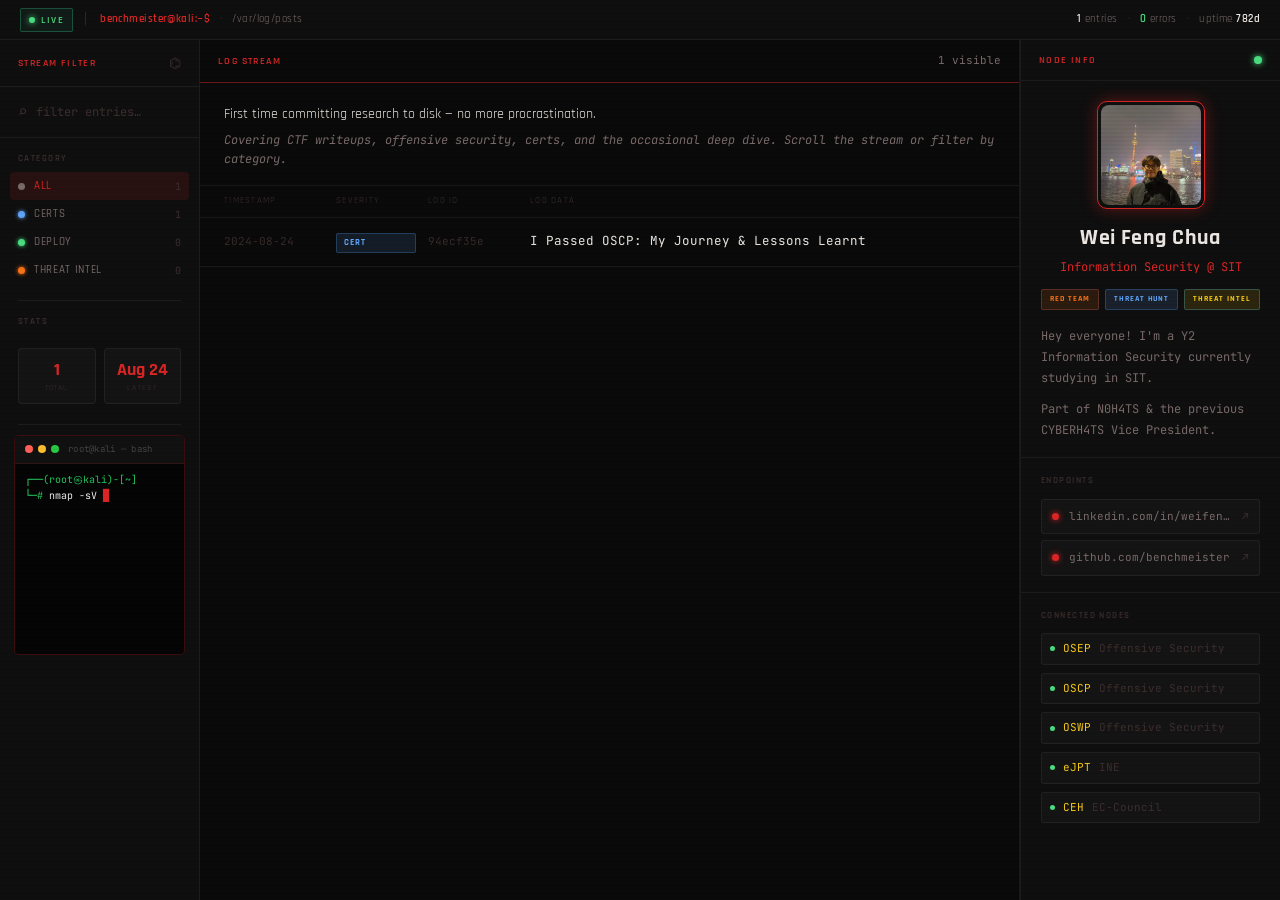
==== index.html @ 3be6a938 "Initial Commit" ====
<!DOCTYPE html>
<html lang="en">
<head>
    <meta charset="UTF-8">
    <meta name="viewport" content="width=device-width, initial-scale=1.0">
    <title>benchmeister · /var/log/posts</title>
    <link rel="preconnect" href="https://fonts.googleapis.com">
    <link rel="preconnect" href="https://fonts.gstatic.com" crossorigin>
    <link href="https://fonts.googleapis.com/css2?family=Rajdhani:wght@400;500;600;700&family=JetBrains+Mono:ital,wght@0,300;0,400;0,500;1,300&display=swap" rel="stylesheet">
    <link rel="stylesheet" href="styles.css">
</head>
<body>

    <!-- Top Bar -->
    <header class="topbar">
        <div class="topbar-left">
            <span class="topbar-live">
                <span class="topbar-dot"></span>
                LIVE
            </span>
            <span class="topbar-sep">│</span>
            <span class="topbar-host">benchmeister@kali:~$</span>
            <span class="topbar-sep">·</span>
            <span class="topbar-path">/var/log/posts</span>
        </div>
        <div class="topbar-right">
            <span class="topbar-item"><span class="topbar-num">1</span> entries</span>
            <span class="topbar-sep">·</span>
            <span class="topbar-item"><span class="topbar-num ok">0</span> errors</span>
            <span class="topbar-sep">·</span>
            <span class="topbar-item">uptime <span class="topbar-num" id="uptime-val">—</span></span>
        </div>
    </header>

    <!-- Three-panel workspace -->
    <div class="workspace">

        <!-- LEFT: Lens Panel -->
        <aside class="panel panel-lens">
            <div class="panel-header">
                <span class="panel-title">STREAM FILTER</span>
                <span class="panel-icon">⌬</span>
            </div>

            <div class="lens-search">
                <span class="lens-search-icon">⌕</span>
                <input type="text" id="stream-search" class="lens-input" placeholder="filter entries…">
            </div>

            <div class="lens-label">CATEGORY</div>
            <div class="lens-list" id="lens-list">
                <button class="lens-btn active" data-filter="all">
                    <span class="lens-dot dot-all"></span>
                    <span class="lens-name">ALL</span>
                    <span class="lens-count" id="count-all">1</span>
                </button>
                <button class="lens-btn" data-filter="certs">
                    <span class="lens-dot dot-certs"></span>
                    <span class="lens-name">CERTS</span>
                    <span class="lens-count" id="count-certs">1</span>
                </button>
                <button class="lens-btn" data-filter="deploy">
                    <span class="lens-dot dot-deploy"></span>
                    <span class="lens-name">DEPLOY</span>
                    <span class="lens-count" id="count-deploy">0</span>
                </button>
                <button class="lens-btn" data-filter="ti">
                    <span class="lens-dot dot-ti"></span>
                    <span class="lens-name">THREAT INTEL</span>
                    <span class="lens-count" id="count-ti">0</span>
                </button>
            </div>

            <div class="lens-divider"></div>

            <div class="lens-label">STATS</div>
            <div class="lens-stats">
                <div class="lens-stat">
                    <div class="lens-stat-val">1</div>
                    <div class="lens-stat-label">TOTAL</div>
                </div>
                <div class="lens-stat">
                    <div class="lens-stat-val" id="stat-latest">—</div>
                    <div class="lens-stat-label">LATEST</div>
                </div>
            </div>
            <div class="lens-divider"></div>

            <!-- Fake terminal -->
            <div class="term-widget">
                <div class="term-titlebar">
                    <span class="term-trafficlight tl-red"></span>
                    <span class="term-trafficlight tl-yellow"></span>
                    <span class="term-trafficlight tl-green"></span>
                    <span class="term-titlebar-label">root@kali — bash</span>
                </div>
                <div class="term-body" id="term-body"></div>
            </div>

        </aside>

        <!-- CENTER: Feed Panel -->
        <main class="panel panel-feed" id="panel-feed">
            <div class="panel-header">
                <span class="panel-title">LOG STREAM</span>
                <div class="feed-hdr-right">
                    <span class="feed-counter"><span id="visible-count">1</span> visible</span>
                </div>
            </div>

            <!-- Index view -->
            <div id="index-view">
                <div class="feed-intro">
                    <p class="feed-lead">First time committing research to disk — no more procrastination.</p>
                    <p class="feed-sub">Covering CTF writeups, offensive security, certs, and the occasional deep dive. Scroll the stream or filter by category.</p>
                </div>

                <div class="feed-cols">
                    <span class="col-ts">TIMESTAMP</span>
                    <span class="col-sev">SEVERITY</span>
                    <span class="col-hash">LOG ID</span>
                    <span class="col-msg">LOG DATA</span>
                </div>

                <div class="feed-list" id="feed-list">

                    <div class="feed-entry" data-post="post-1" data-category="certs">
                        <div class="feed-row">
                            <span class="feed-ts">2024-08-24</span>
                            <span class="feed-sev sev-certs">CERT</span>
                            <span class="feed-id">94ecf35e</span>
                            <span class="feed-msg">I Passed OSCP: My Journey &amp; Lessons Learnt</span>
                        </div>
                        <div class="feed-expand">
                            <div class="feed-expand-body">
                                <p class="feed-summary">Passed OSCP with 70 points — AD set + 1 standalone. Covering methodology, tools like Ligolo &amp; ConPtyShell, and key principles.</p>
                                <a href="posts/post-1.html" class="feed-read">→ READ ENTRY</a>
                            </div>
                        </div>
                    </div>

                </div>
            </div>

            <!-- Post view (hidden by default) -->
            <div id="post-view" style="display:none;">
                <button class="back-btn" id="back-to-index">← back to stream</button>
                <div id="post-content-container"></div>
            </div>
        </main>

        <!-- RIGHT: Profile Panel -->
        <aside class="panel panel-profile">
            <div class="panel-header">
                <span class="panel-title">NODE INFO</span>
                <span class="profile-pulse"></span>
            </div>

            <div class="profile-avatar-wrap">
                <div class="profile-frame">
                    <img src="images/profilepic.jpeg" class="profile-photo">
                    <div class="profile-ring"></div>
                </div>
            </div>

            <div class="profile-id">
                <h2 class="profile-name">Wei Feng Chua</h2>
                <div class="profile-role">Information Security @ SIT</div>
                <div class="profile-tags">
                    <span class="profile-tag tag-red">RED TEAM</span>
                    <span class="profile-tag tag-blue">THREAT HUNT</span>
                    <span class="profile-tag tag-cyan">THREAT INTEL</span>
                </div>
            </div>

            <div class="profile-bio">
                <p>Hey everyone! I'm a Y2 Information Security currently studying in SIT.</p>
                <p>Part of N0H4TS &amp; the previous CYBERH4TS Vice President.</p>
            </div>

            <div class="profile-block">
                <div class="profile-block-label">ENDPOINTS</div>
                <div class="endpoint-list">
                    <a href="https://www.linkedin.com/in/weifengchua/" target="_blank" class="endpoint-item">
                        <span class="endpoint-dot"></span>
                        <span class="endpoint-text">linkedin.com/in/weifengchua</span>
                        <span class="endpoint-arrow">↗</span>
                    </a>
                    <a href="https://github.com/benchmeister" target="_blank" class="endpoint-item">
                        <span class="endpoint-dot"></span>
                        <span class="endpoint-text">github.com/benchmeister</span>
                        <span class="endpoint-arrow">↗</span>
                    </a>
                </div>
            </div>

            <div class="profile-block">
                <div class="profile-block-label">CONNECTED NODES</div>
                <div class="peer-list">
                    <div class="peer-item">
                        <span class="peer-dot"></span>
                        <span class="peer-id">OSEP</span>
                        <span class="peer-desc">Offensive Security</span>
                    </div>
                    <div class="peer-item">
                        <span class="peer-dot"></span>
                        <span class="peer-id">OSCP</span>
                        <span class="peer-desc">Offensive Security</span>
                    </div>
                    <div class="peer-item">
                        <span class="peer-dot"></span>
                        <span class="peer-id">OSWP</span>
                        <span class="peer-desc">Offensive Security</span>
                    </div>
                    <div class="peer-item">
                        <span class="peer-dot"></span>
                        <span class="peer-id">eJPT</span>
                        <span class="peer-desc">INE</span>
                    </div>
                    <div class="peer-item">
                        <span class="peer-dot"></span>
                        <span class="peer-id">CEH</span>
                        <span class="peer-desc">EC-Council</span>
                    </div>
                </div>
            </div>
        </aside>

    </div><!-- /workspace -->

    <script src="posts.js"></script>
    <script src="script.js"></script>
</body>
</html>
---- styles.css ----
/* ─── Design System — Bloodhound theme ──────────────────────── */
:root {
    --bg-deep:       #0a0a0a;
    --bg-panel:      #0f0f0f;
    --bg-panel-alt:  #141414;
    --bg-row:        #141414;
    --bg-row-hover:  #1c1c1c;
    --border:        rgba(255,255,255,0.06);
    --border-hi:     rgba(220,38,38,0.45);
    --text-primary:  #ede8e3;
    --text-muted:    #7a6a6a;
    --text-dim:      #3d2e2e;

    /* Primary — crimson */
    --amber:         #dc2626;
    --amber-soft:    rgba(220,38,38,0.12);
    --amber-glow:    rgba(220,38,38,0.4);

    /* Cert badge — cool blue */
    --blue:          #60a5fa;
    --blue-soft:     rgba(96,165,250,0.12);

    /* Code highlight */
    --purple:        #c084fc;
    --purple-soft:   rgba(192,132,252,0.12);

    /* Success / deploy green */
    --emerald:       #4ade80;
    --emerald-soft:  rgba(74,222,128,0.12);

    /* Threat intel — orange (distinct from crimson primary) */
    --red:           #f97316;
    --red-soft:      rgba(249,115,22,0.12);

    /* Accent yellow */
    --cyan:          #facc15;
    --cyan-soft:     rgba(250,204,21,0.12);

    --font-ui:   'Rajdhani', sans-serif;
    --font-mono: 'JetBrains Mono', monospace;
}

/* ─── Reset ─────────────────────────────────────────────────── */
*, *::before, *::after { box-sizing: border-box; margin: 0; padding: 0; }

html { height: 100%; }

body {
    font-family: var(--font-mono);
    background: var(--bg-deep);
    color: var(--text-primary);
    height: 100vh;
    display: flex;
    flex-direction: column;
    overflow: hidden;
    font-size: 13px;
    line-height: 1.6;
}

body::after {
    content: '';
    position: fixed;
    inset: 0;
    background: repeating-linear-gradient(
        0deg,
        transparent,
        transparent 2px,
        rgba(0,0,0,0.03) 2px,
        rgba(0,0,0,0.03) 4px
    );
    pointer-events: none;
    z-index: 9999;
}

/* ─── Top Bar ────────────────────────────────────────────────── */
.topbar {
    display: flex;
    align-items: center;
    justify-content: space-between;
    height: 40px;
    padding: 0 20px;
    background: var(--bg-panel);
    border-bottom: 1px solid var(--border);
    flex-shrink: 0;
    font-family: var(--font-ui);
    font-size: 11px;
    letter-spacing: 0.04em;
    animation: slideDown 0.4s ease-out;
}

@keyframes slideDown {
    from { transform: translateY(-100%); opacity: 0; }
    to   { transform: translateY(0);     opacity: 1; }
}

.topbar-left,
.topbar-right {
    display: flex;
    align-items: center;
    gap: 10px;
}

.topbar-live {
    display: flex;
    align-items: center;
    gap: 6px;
    color: var(--emerald);
    font-weight: 600;
    font-size: 10px;
    letter-spacing: 0.12em;
    padding: 3px 8px;
    border: 1px solid rgba(52,211,153,0.3);
    border-radius: 2px;
    background: rgba(52,211,153,0.06);
}

.topbar-dot {
    width: 6px;
    height: 6px;
    border-radius: 50%;
    background: var(--emerald);
    box-shadow: 0 0 6px var(--emerald);
    animation: pulse-green 2s ease-in-out infinite;
}

@keyframes pulse-green {
    0%, 100% { opacity: 1; box-shadow: 0 0 6px var(--emerald); }
    50%       { opacity: 0.4; box-shadow: none; }
}

@keyframes pulse-amber {
    0%, 100% { opacity: 1; box-shadow: 0 0 7px var(--amber); }
    50%       { opacity: 0.45; box-shadow: none; }
}

.topbar-sep  { color: var(--text-dim); }
.topbar-host { color: var(--amber); font-weight: 600; }
.topbar-path { color: var(--text-muted); }
.topbar-item { color: var(--text-muted); font-size: 11px; }
.topbar-num  { color: var(--text-primary); font-weight: 600; }
.topbar-num.ok { color: var(--emerald); }

/* ─── Workspace ──────────────────────────────────────────────── */
.workspace {
    display: grid;
    grid-template-columns: 220px 1fr 280px;
    flex: 1;
    overflow: hidden;
    animation: fadeIn 0.5s ease-out 0.1s both;
}

@keyframes fadeIn {
    from { opacity: 0; }
    to   { opacity: 1; }
}

/* ─── Panel Base ─────────────────────────────────────────────── */
.panel {
    display: flex;
    flex-direction: column;
    background: var(--bg-panel);
    overflow: hidden;
    border-right: 1px solid var(--border);
}

.panel:last-child { border-right: none; border-left: 1px solid var(--border); }

.panel-header {
    display: flex;
    align-items: center;
    justify-content: space-between;
    padding: 12px 18px;
    border-bottom: 1px solid var(--border);
    flex-shrink: 0;
}

.panel-title {
    font-family: var(--font-ui);
    font-size: 10px;
    font-weight: 600;
    letter-spacing: 0.14em;
    color: var(--amber);
}

.panel-icon { color: var(--text-dim); font-size: 14px; }

/* ─── Lens Panel (left filter) ───────────────────────────────── */
.panel-lens { overflow-y: auto; }

.lens-search {
    display: flex;
    align-items: center;
    gap: 8px;
    padding: 12px 18px;
    border-bottom: 1px solid var(--border);
}

.lens-search-icon { color: var(--text-dim); font-size: 16px; flex-shrink: 0; }

.lens-input {
    background: transparent;
    border: none;
    outline: none;
    color: var(--text-primary);
    font-family: var(--font-mono);
    font-size: 12px;
    width: 100%;
    caret-color: var(--amber);
}

.lens-input::placeholder { color: var(--text-dim); }

.lens-label {
    font-family: var(--font-ui);
    font-size: 9px;
    font-weight: 600;
    letter-spacing: 0.16em;
    color: var(--text-dim);
    padding: 14px 18px 6px;
}

.lens-list {
    display: flex;
    flex-direction: column;
    padding: 0 10px 8px;
}

.lens-btn {
    display: flex;
    align-items: center;
    gap: 9px;
    padding: 7px 8px;
    background: transparent;
    border: none;
    border-radius: 4px;
    cursor: pointer;
    transition: background 0.15s;
    width: 100%;
    text-align: left;
}

.lens-btn:hover  { background: var(--bg-row); }
.lens-btn.active { background: var(--amber-soft); }
.lens-btn.active .lens-name { color: var(--amber); }

.lens-dot {
    width: 7px;
    height: 7px;
    border-radius: 50%;
    flex-shrink: 0;
}

.dot-all    { background: var(--text-muted); }
.dot-certs  { background: var(--blue);    box-shadow: 0 0 4px var(--blue); }
.dot-deploy { background: var(--emerald); box-shadow: 0 0 4px var(--emerald); }
.dot-ti     { background: var(--red);     box-shadow: 0 0 4px var(--red); }

.lens-name {
    font-family: var(--font-ui);
    font-size: 11px;
    font-weight: 500;
    color: var(--text-muted);
    letter-spacing: 0.06em;
    flex: 1;
}

.lens-count {
    font-family: var(--font-mono);
    font-size: 10px;
    color: var(--text-dim);
}

.lens-divider {
    height: 1px;
    background: var(--border);
    margin: 8px 18px 0;
}

.lens-stats {
    display: grid;
    grid-template-columns: 1fr 1fr;
    gap: 8px;
    padding: 12px 18px;
}

.lens-stat {
    background: var(--bg-row);
    border: 1px solid var(--border);
    border-radius: 4px;
    padding: 10px 10px 8px;
    text-align: center;
}

.lens-stat-val {
    font-family: var(--font-ui);
    font-size: 18px;
    font-weight: 700;
    color: var(--amber);
    line-height: 1.2;
}

.lens-stat-label {
    font-family: var(--font-ui);
    font-size: 8px;
    letter-spacing: 0.14em;
    color: var(--text-dim);
    margin-top: 2px;
}

/* ─── Feed Panel (center stream) ────────────────────────────── */
.panel-feed {
    background: var(--bg-deep);
    overflow-y: auto;
    border-right: 1px solid var(--border);
}

.panel-feed .panel-header {
    position: sticky;
    top: 0;
    background: var(--bg-deep);
    z-index: 10;
    border-bottom: 1px solid var(--border-hi);
}

.feed-hdr-right { display: flex; align-items: center; gap: 12px; }

.feed-counter {
    font-family: var(--font-mono);
    font-size: 11px;
    color: var(--text-muted);
}

.feed-intro {
    padding: 20px 24px 16px;
    border-bottom: 1px solid var(--border);
}

.feed-lead {
    font-family: var(--font-ui);
    font-size: 14px;
    color: var(--text-primary);
    font-weight: 400;
    margin-bottom: 6px;
}

.feed-sub {
    font-size: 12px;
    color: var(--text-muted);
    font-style: italic;
}

.feed-cols {
    display: grid;
    grid-template-columns: 100px 80px 90px 1fr;
    gap: 12px;
    padding: 8px 24px;
    font-family: var(--font-ui);
    font-size: 9px;
    letter-spacing: 0.14em;
    color: var(--text-dim);
    border-bottom: 1px solid var(--border);
    position: sticky;
    top: 41px;
    background: var(--bg-deep);
    z-index: 9;
}

/* ─── Feed Entries ───────────────────────────────────────────── */
.feed-list {
    display: flex;
    flex-direction: column;
}

.feed-entry {
    border-bottom: 1px solid var(--border);
    cursor: pointer;
    transition: background 0.15s;
    animation: entryIn 0.35s ease-out both;
}

.feed-entry:hover { background: var(--bg-row); }
.feed-entry.open  { background: var(--bg-row-hover); }
.feed-entry.hidden { display: none; }

.feed-entry:nth-child(1)  { animation-delay: 0.05s; }
.feed-entry:nth-child(2)  { animation-delay: 0.10s; }
.feed-entry:nth-child(3)  { animation-delay: 0.15s; }
.feed-entry:nth-child(4)  { animation-delay: 0.20s; }
.feed-entry:nth-child(5)  { animation-delay: 0.25s; }
.feed-entry:nth-child(6)  { animation-delay: 0.30s; }
.feed-entry:nth-child(7)  { animation-delay: 0.35s; }
.feed-entry:nth-child(8)  { animation-delay: 0.40s; }
.feed-entry:nth-child(9)  { animation-delay: 0.45s; }
.feed-entry:nth-child(10) { animation-delay: 0.50s; }

@keyframes entryIn {
    from { opacity: 0; transform: translateX(-8px); }
    to   { opacity: 1; transform: translateX(0); }
}

.feed-row {
    display: grid;
    grid-template-columns: 100px 80px 90px 1fr;
    gap: 12px;
    align-items: baseline;
    padding: 13px 24px;
}

.feed-ts {
    font-family: var(--font-mono);
    font-size: 11px;
    color: var(--text-dim);
    font-weight: 300;
    white-space: nowrap;
}

.feed-sev {
    font-family: var(--font-ui);
    font-size: 9px;
    font-weight: 700;
    letter-spacing: 0.1em;
    padding: 2px 7px;
    border-radius: 2px;
    display: inline-block;
    white-space: nowrap;
}

.sev-certs  { color: var(--blue);    background: var(--blue-soft);    border: 1px solid rgba(90,173,255,0.25); }
.sev-deploy { color: var(--emerald); background: var(--emerald-soft); border: 1px solid rgba(52,211,153,0.25); }
.sev-ti     { color: var(--red);     background: var(--red-soft);     border: 1px solid rgba(248,113,113,0.25); }

.feed-id {
    font-family: var(--font-mono);
    font-size: 11px;
    color: var(--text-dim);
    font-weight: 300;
}

.feed-msg {
    font-family: var(--font-mono);
    font-size: 12.5px;
    color: var(--text-primary);
    font-weight: 400;
}

.feed-expand {
    display: grid;
    grid-template-rows: 0fr;
    transition: grid-template-rows 0.25s ease;
}

.feed-entry.open .feed-expand { grid-template-rows: 1fr; }

.feed-expand-body {
    overflow: hidden;
    padding: 0 24px 0 calc(24px + 100px + 80px + 90px + 36px);
}

.feed-entry.open .feed-expand-body { padding-bottom: 14px; }

.feed-summary {
    font-size: 12px;
    color: var(--text-muted);
    font-style: italic;
    margin-bottom: 10px;
}

.feed-read {
    display: inline-block;
    font-family: var(--font-ui);
    font-size: 10px;
    font-weight: 600;
    letter-spacing: 0.1em;
    color: var(--amber);
    text-decoration: none;
    border: 1px solid var(--border-hi);
    padding: 4px 12px;
    border-radius: 2px;
    background: var(--amber-soft);
    transition: all 0.15s;
}

.feed-read:hover {
    background: rgba(240,164,41,0.2);
    box-shadow: 0 0 12px var(--amber-glow);
}

/* ─── Post View ──────────────────────────────────────────────── */
.back-btn {
    display: inline-flex;
    align-items: center;
    gap: 6px;
    font-family: var(--font-ui);
    font-size: 11px;
    font-weight: 500;
    letter-spacing: 0.08em;
    color: var(--text-muted);
    background: transparent;
    border: 1px solid var(--border);
    padding: 6px 14px;
    border-radius: 2px;
    cursor: pointer;
    margin: 20px 24px 0;
    transition: all 0.15s;
}

.back-btn:hover {
    color: var(--amber);
    border-color: var(--border-hi);
    transform: translateX(-3px);
}

#post-content-container {
    padding: 0;
    color: var(--text-primary);
    line-height: 1.85;
    font-size: 14px;
}

#post-content-container h1 {
    font-family: var(--font-ui);
    font-size: 26px;
    font-weight: 700;
    color: var(--amber);
    margin-bottom: 16px;
}

#post-content-container h2 {
    font-family: var(--font-ui);
    font-size: 18px;
    font-weight: 600;
    color: var(--blue);
    margin: 36px 0 14px;
}

#post-content-container h3 {
    font-family: var(--font-ui);
    font-size: 14px;
    font-weight: 600;
    color: var(--text-muted);
    letter-spacing: 0.06em;
    margin: 24px 0 10px;
}

#post-content-container p { margin-bottom: 16px; }

#post-content-container code {
    background: var(--purple-soft);
    color: var(--purple);
    padding: 1px 5px;
    border-radius: 2px;
    font-size: 12px;
}

#post-content-container pre {
    background: var(--bg-panel);
    border: 1px solid var(--border);
    border-left: 2px solid var(--amber);
    padding: 18px 20px;
    border-radius: 3px;
    overflow-x: auto;
    margin: 20px 0;
}

#post-content-container pre code { background: none; padding: 0; color: var(--text-primary); }

#post-content-container a {
    color: var(--blue);
    text-decoration: none;
    border-bottom: 1px solid rgba(90,173,255,0.3);
    transition: 0.15s;
}

#post-content-container a:hover { color: var(--amber); border-color: rgba(240,164,41,0.4); }

#post-content-container blockquote {
    border-left: 2px solid var(--amber);
    padding-left: 18px;
    color: var(--text-muted);
    font-style: italic;
    margin: 20px 0;
}

/* ─── Post page styles (used both inline + standalone) ──────── */
.post-page {
    max-width: 780px;
    margin: 0 auto;
    padding: 32px 28px 80px;
}

.post-header {
    margin-bottom: 36px;
    padding-bottom: 24px;
    border-bottom: 1px solid var(--border-hi);
}

.post-sev {
    font-family: var(--font-ui);
    font-size: 9px;
    font-weight: 700;
    letter-spacing: 0.1em;
    padding: 2px 7px;
    border-radius: 2px;
    display: inline-block;
    margin-bottom: 14px;
    color: var(--amber);
    background: var(--amber-soft);
    border: 1px solid rgba(240,164,41,0.25);
}

.post-title {
    font-family: var(--font-ui);
    font-size: 28px;
    font-weight: 700;
    color: var(--text-primary);
    line-height: 1.3;
    margin-bottom: 16px;
}

.post-meta {
    display: flex;
    align-items: center;
    gap: 16px;
    flex-wrap: wrap;
}

.post-date {
    font-family: var(--font-mono);
    font-size: 12px;
    color: var(--text-dim);
}

.post-tag {
    font-family: var(--font-ui);
    font-size: 9px;
    font-weight: 600;
    letter-spacing: 0.1em;
    padding: 2px 8px;
    border-radius: 2px;
    color: var(--amber);
    border: 1px solid rgba(240,164,41,0.25);
    background: var(--amber-soft);
}

.post-body {
    font-family: var(--font-mono);
    font-size: 13.5px;
    color: var(--text-muted);
    line-height: 1.9;
}

.post-body h2 {
    font-family: var(--font-ui);
    font-size: 17px;
    font-weight: 600;
    color: var(--blue);
    margin: 44px 0 14px;
    letter-spacing: 0.02em;
}

.post-body h3 {
    font-family: var(--font-ui);
    font-size: 13px;
    font-weight: 600;
    color: var(--text-muted);
    letter-spacing: 0.08em;
    margin: 28px 0 10px;
    text-transform: uppercase;
}

.post-body p    { margin-bottom: 18px; }
.post-body strong { color: var(--text-primary); font-weight: 500; }
.post-body em   { color: var(--amber); font-style: normal; }

.post-body ul,
.post-body ol   { margin: 14px 0 20px 20px; }
.post-body li   { margin-bottom: 8px; color: var(--text-muted); }

.post-body code {
    background: var(--purple-soft);
    color: var(--purple);
    padding: 1px 5px;
    border-radius: 2px;
    font-size: 12px;
}

.post-body pre {
    background: var(--bg-panel);
    border: 1px solid var(--border);
    border-left: 2px solid var(--amber);
    padding: 18px 20px;
    border-radius: 3px;
    overflow-x: auto;
    margin: 20px 0;
}

.post-body pre code { background: none; color: var(--text-primary); padding: 0; }

.post-body a {
    color: var(--blue);
    text-decoration: none;
    border-bottom: 1px solid rgba(90,173,255,0.3);
    transition: 0.15s;
}

.post-body a:hover { color: var(--amber); border-color: rgba(240,164,41,0.4); }

.post-body blockquote {
    border-left: 2px solid var(--amber);
    padding: 10px 0 10px 18px;
    margin: 24px 0;
    color: var(--text-dim);
    font-style: italic;
}

.post-body img,
.post-content img,
article img {
    display: block;
    max-width: 100%;
    max-height: 500px;
    width: auto;
    height: auto;
    margin: 20px auto;
    border-radius: 8px;
    border: 1px solid var(--border);
}

.callout {
    background: var(--amber-soft);
    border: 1px solid rgba(240,164,41,0.2);
    border-left: 3px solid var(--amber);
    border-radius: 3px;
    padding: 14px 18px;
    margin: 24px 0;
    font-size: 13px;
}

.post-footer {
    margin-top: 56px;
    padding-top: 24px;
    border-top: 1px solid var(--border);
    font-family: var(--font-ui);
    font-size: 12px;
    color: var(--text-dim);
}

/* ─── Fake Terminal Widget ───────────────────────────────────── */
.term-widget {
    margin: 10px 14px 16px;
    border: 1px solid rgba(220,38,38,0.25);
    border-radius: 5px;
    overflow: hidden;
    background: #050505;
    flex-shrink: 0;
}

.term-titlebar {
    display: flex;
    align-items: center;
    gap: 5px;
    padding: 6px 10px;
    background: #111;
    border-bottom: 1px solid rgba(220,38,38,0.15);
}

.term-trafficlight {
    width: 8px;
    height: 8px;
    border-radius: 50%;
    flex-shrink: 0;
}

.tl-red    { background: #ff5f57; }
.tl-yellow { background: #ffbd2e; }
.tl-green  { background: #28ca41; }

.term-titlebar-label {
    font-family: var(--font-mono);
    font-size: 9px;
    color: #444;
    margin-left: 4px;
    letter-spacing: 0.03em;
}

.term-body {
    height: 190px;
    overflow-y: auto;
    padding: 8px 10px 10px;
    font-family: var(--font-mono);
    font-size: 10px;
    line-height: 1.65;
    scrollbar-width: none;
}

.term-body::-webkit-scrollbar { display: none; }

.term-line { white-space: pre-wrap; word-break: break-all; }

.term-prompt-top { color: #22c55e; }
.term-prompt-sym { color: #22c55e; }
.term-cmd-text   { color: #f0f0f0; }
.term-cursor     { color: #dc2626; animation: blink 1s step-end infinite; }

@keyframes blink {
    0%, 100% { opacity: 1; }
    50%       { opacity: 0; }
}

/* Output line colouring */
.term-out         { color: #888; }
.term-out-success { color: #22c55e; }
.term-out-fail    { color: #ef4444; }
.term-out-info    { color: #60a5fa; }
.term-out-warn    { color: #facc15; }
.term-out-hi      { color: #f0f0f0; }

/* ─── Profile Panel (right) ──────────────────────────────────── */
.panel-profile { overflow-y: auto; }

.profile-pulse {
    width: 8px;
    height: 8px;
    border-radius: 50%;
    background: var(--emerald);
    box-shadow: 0 0 6px var(--emerald);
    animation: pulse-green 3s ease-in-out infinite;
}

.profile-avatar-wrap {
    display: flex;
    justify-content: center;
    padding: 24px 0 16px;
}

.profile-frame {
    position: relative;
    width: 100px;
    height: 100px;
}

.profile-photo {
    width: 100px;
    height: 100px;
    border-radius: 8px;
    object-fit: cover;
    display: block;
}

.profile-ring {
    position: absolute;
    inset: -4px;
    border-radius: 10px;
    border: 1.5px solid var(--amber);
    box-shadow: 0 0 16px var(--amber-glow);
    animation: ring-pulse 4s ease-in-out infinite;
}

@keyframes ring-pulse {
    0%, 100% { box-shadow: 0 0 10px var(--amber-glow); }
    50%       { box-shadow: 0 0 24px var(--amber-glow); }
}

.profile-id {
    text-align: center;
    padding: 0 20px 16px;
}

.profile-name {
    font-family: var(--font-ui);
    font-size: 22px;
    font-weight: 700;
    color: var(--text-primary);
    letter-spacing: 0.02em;
    margin-bottom: 2px;
}

.profile-role {
    font-family: var(--font-mono);
    font-size: 12px;
    color: var(--amber);
    margin-bottom: 12px;
}

.profile-tags {
    display: flex;
    flex-wrap: wrap;
    gap: 6px;
    justify-content: center;
}

.profile-tag {
    font-family: var(--font-ui);
    font-size: 8px;
    font-weight: 700;
    letter-spacing: 0.12em;
    padding: 3px 8px;
    border-radius: 2px;
}

.tag-red   { color: var(--red);   background: var(--red-soft);   border: 1px solid rgba(248,113,113,0.25); }
.tag-amber { color: var(--amber); background: var(--amber-soft); border: 1px solid rgba(240,164,41,0.25); }
.tag-blue  { color: var(--blue);  background: var(--blue-soft);  border: 1px solid rgba(90,173,255,0.25); }
.tag-cyan  { color: var(--cyan);  background: var(--cyan-soft);  border: 1px solid rgba(103,232,249,0.25); }

.profile-bio {
    padding: 0 20px 16px;
    border-bottom: 1px solid var(--border);
    font-size: 12px;
    color: var(--text-muted);
    line-height: 1.75;
}

.profile-bio p { margin-bottom: 10px; }
.profile-bio p:last-child { margin-bottom: 0; }

.profile-block {
    padding: 16px 20px;
    border-bottom: 1px solid var(--border);
}

.profile-block:last-child { border-bottom: none; }

.profile-block-label {
    font-family: var(--font-ui);
    font-size: 9px;
    font-weight: 600;
    letter-spacing: 0.16em;
    color: var(--text-dim);
    margin-bottom: 10px;
}

/* ─── Endpoints ──────────────────────────────────────────────── */
.endpoint-list {
    display: flex;
    flex-direction: column;
    gap: 6px;
}

.endpoint-item {
    display: flex;
    align-items: center;
    gap: 10px;
    padding: 8px 10px;
    background: var(--bg-row);
    border: 1px solid var(--border);
    border-radius: 3px;
    text-decoration: none;
    transition: all 0.15s;
    color: var(--text-muted);
}

.endpoint-item:hover {
    border-color: var(--border-hi);
    background: var(--bg-row-hover);
    color: var(--text-primary);
}

.endpoint-dot {
    width: 7px;
    height: 7px;
    border-radius: 50%;
    background: var(--amber);
    flex-shrink: 0;
    box-shadow: 0 0 6px var(--amber);
    animation: pulse-amber 2.5s ease-in-out infinite;
}

.endpoint-item:nth-child(2) .endpoint-dot { animation-delay: 0.4s; }

.endpoint-text {
    font-size: 11px;
    flex: 1;
    white-space: nowrap;
    overflow: hidden;
    text-overflow: ellipsis;
}

.endpoint-arrow {
    color: var(--text-dim);
    font-size: 11px;
    flex-shrink: 0;
    transition: color 0.15s;
}

.endpoint-item:hover .endpoint-arrow { color: var(--amber); }

/* ─── Peer List (connected nodes) ────────────────────────────── */
.peer-list {
    display: flex;
    flex-direction: column;
    gap: 8px;
}

.peer-item {
    display: flex;
    align-items: baseline;
    gap: 8px;
    padding: 6px 8px;
    background: var(--bg-row);
    border-radius: 3px;
    border: 1px solid var(--border);
}

.peer-dot {
    width: 5px;
    height: 5px;
    border-radius: 50%;
    background: var(--emerald);
    flex-shrink: 0;
    align-self: center;
    animation: pulse-green 2.5s ease-in-out infinite;
}

.peer-item:nth-child(2) .peer-dot { animation-delay: 0.3s; }
.peer-item:nth-child(3) .peer-dot { animation-delay: 0.6s; }
.peer-item:nth-child(4) .peer-dot { animation-delay: 0.9s; }

.peer-id {
    font-family: var(--font-mono);
    font-size: 11px;
    color: var(--cyan);
    flex-shrink: 0;
}

.peer-desc {
    font-size: 11px;
    color: var(--text-dim);
    white-space: nowrap;
    overflow: hidden;
    text-overflow: ellipsis;
}

/* ─── Scrollbars ─────────────────────────────────────────────── */
::-webkit-scrollbar { width: 6px; height: 6px; }
::-webkit-scrollbar-track { background: transparent; }
::-webkit-scrollbar-thumb { background: var(--text-dim); border-radius: 3px; }
::-webkit-scrollbar-thumb:hover { background: var(--text-muted); }

::selection { background: var(--amber-soft); color: var(--amber); }

/* ─── Responsive ─────────────────────────────────────────────── */
@media (max-width: 1300px) {
    .workspace { grid-template-columns: 200px 1fr 260px; }
}

@media (max-width: 1024px) {
    body { overflow: auto; height: auto; }
    .workspace { grid-template-columns: 1fr; overflow: visible; }
    .panel { border-right: none; border-left: none; border-bottom: 1px solid var(--border); }
    .panel-feed { min-height: 60vh; }
    .feed-cols { display: none; }
    .feed-row { grid-template-columns: 1fr; gap: 4px; }
    .feed-expand-body { padding-left: 24px; }
}

@media (max-width: 640px) {
    .topbar-right { display: none; }
    .feed-ts, .feed-id { display: none; }
    .feed-row { padding: 12px 16px; }
}
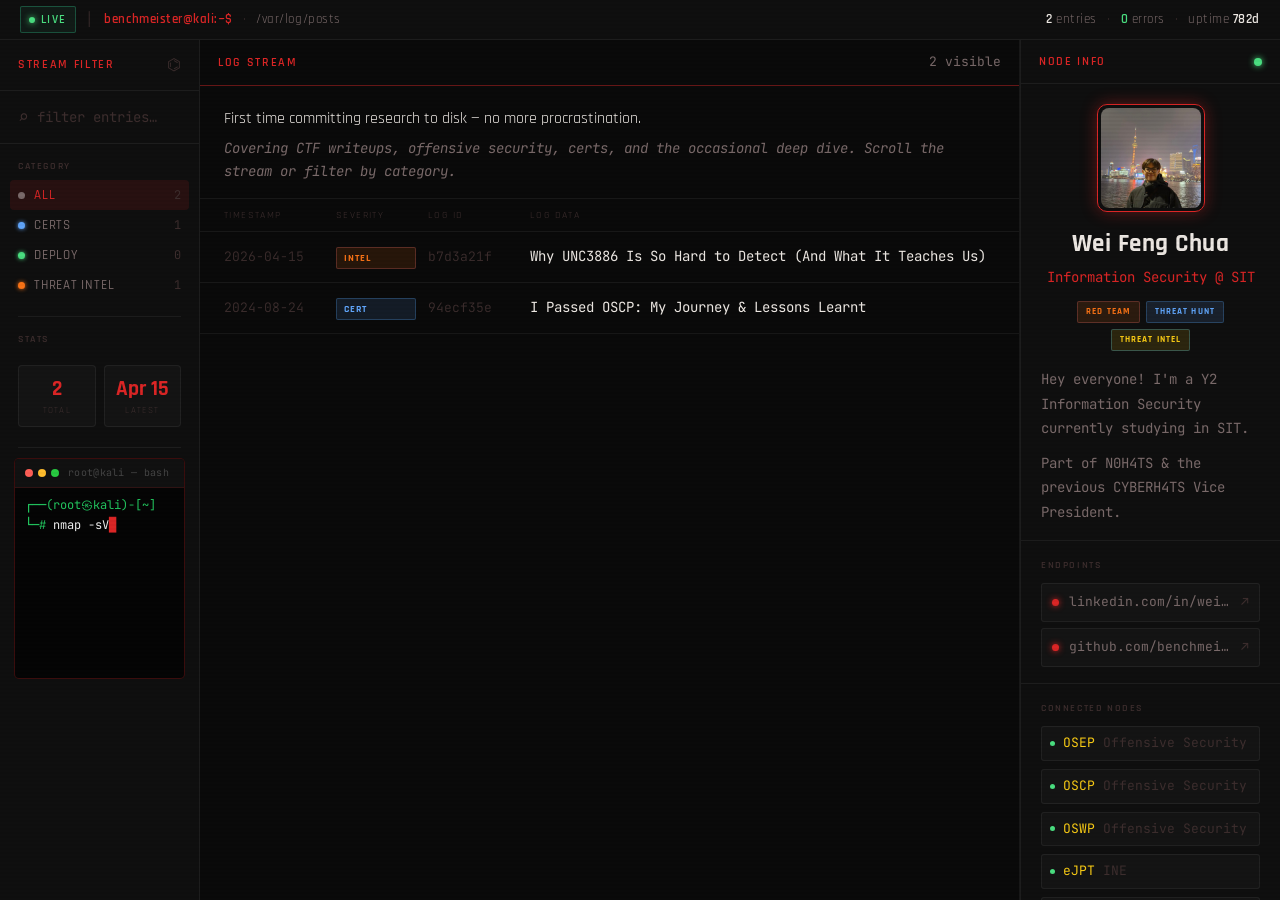
==== commit affd9336: "Blog post 2" ====
--- a/index.html
+++ b/index.html
@@ -24,7 +24,7 @@
             <span class="topbar-path">/var/log/posts</span>
         </div>
         <div class="topbar-right">
-            <span class="topbar-item"><span class="topbar-num">1</span> entries</span>
+            <span class="topbar-item"><span class="topbar-num">2</span> entries</span>
             <span class="topbar-sep">·</span>
             <span class="topbar-item"><span class="topbar-num ok">0</span> errors</span>
             <span class="topbar-sep">·</span>
@@ -52,7 +52,7 @@
                 <button class="lens-btn active" data-filter="all">
                     <span class="lens-dot dot-all"></span>
                     <span class="lens-name">ALL</span>
-                    <span class="lens-count" id="count-all">1</span>
+                    <span class="lens-count" id="count-all">2</span>
                 </button>
                 <button class="lens-btn" data-filter="certs">
                     <span class="lens-dot dot-certs"></span>
@@ -67,7 +67,7 @@
                 <button class="lens-btn" data-filter="ti">
                     <span class="lens-dot dot-ti"></span>
                     <span class="lens-name">THREAT INTEL</span>
-                    <span class="lens-count" id="count-ti">0</span>
+                    <span class="lens-count" id="count-ti">1</span>
                 </button>
             </div>
 
@@ -76,7 +76,7 @@
             <div class="lens-label">STATS</div>
             <div class="lens-stats">
                 <div class="lens-stat">
-                    <div class="lens-stat-val">1</div>
+                    <div class="lens-stat-val">2</div>
                     <div class="lens-stat-label">TOTAL</div>
                 </div>
                 <div class="lens-stat">
@@ -123,6 +123,21 @@
                 </div>
 
                 <div class="feed-list" id="feed-list">
+
+                    <div class="feed-entry" data-post="post-2" data-category="ti">
+                        <div class="feed-row">
+                            <span class="feed-ts">2026-04-15</span>
+                            <span class="feed-sev sev-ti">INTEL</span>
+                            <span class="feed-id">b7d3a21f</span>
+                            <span class="feed-msg">Why UNC3886 Is So Hard to Detect (And What It Teaches Us)</span>
+                        </div>
+                        <div class="feed-expand">
+                            <div class="feed-expand-body">
+                                <p class="feed-summary">AI-assisted threat intel deep dive on UNC3886 — hypervisor implants, CVE chaining from FortiOS to ESXi, and C2 via GitHub &amp; Google Drive.</p>
+                                <a href="posts/post-2.html" class="feed-read">→ READ ENTRY</a>
+                            </div>
+                        </div>
+                    </div>
 
                     <div class="feed-entry" data-post="post-1" data-category="certs">
                         <div class="feed-row">
--- a/styles.css
+++ b/styles.css
@@ -53,7 +53,7 @@
     display: flex;
     flex-direction: column;
     overflow: hidden;
-    font-size: 13px;
+    font-size: 15px;
     line-height: 1.6;
 }
 
@@ -83,7 +83,7 @@
     border-bottom: 1px solid var(--border);
     flex-shrink: 0;
     font-family: var(--font-ui);
-    font-size: 11px;
+    font-size: 13px;
     letter-spacing: 0.04em;
     animation: slideDown 0.4s ease-out;
 }
@@ -106,7 +106,7 @@
     gap: 6px;
     color: var(--emerald);
     font-weight: 600;
-    font-size: 10px;
+    font-size: 12px;
     letter-spacing: 0.12em;
     padding: 3px 8px;
     border: 1px solid rgba(52,211,153,0.3);
@@ -136,7 +136,7 @@
 .topbar-sep  { color: var(--text-dim); }
 .topbar-host { color: var(--amber); font-weight: 600; }
 .topbar-path { color: var(--text-muted); }
-.topbar-item { color: var(--text-muted); font-size: 11px; }
+.topbar-item { color: var(--text-muted); font-size: 13px; }
 .topbar-num  { color: var(--text-primary); font-weight: 600; }
 .topbar-num.ok { color: var(--emerald); }
 
@@ -176,13 +176,13 @@
 
 .panel-title {
     font-family: var(--font-ui);
-    font-size: 10px;
+    font-size: 12px;
     font-weight: 600;
     letter-spacing: 0.14em;
     color: var(--amber);
 }
 
-.panel-icon { color: var(--text-dim); font-size: 14px; }
+.panel-icon { color: var(--text-dim); font-size: 16px; }
 
 /* ─── Lens Panel (left filter) ───────────────────────────────── */
 .panel-lens { overflow-y: auto; }
@@ -195,7 +195,7 @@
     border-bottom: 1px solid var(--border);
 }
 
-.lens-search-icon { color: var(--text-dim); font-size: 16px; flex-shrink: 0; }
+.lens-search-icon { color: var(--text-dim); font-size: 18px; flex-shrink: 0; }
 
 .lens-input {
     background: transparent;
@@ -203,7 +203,7 @@
     outline: none;
     color: var(--text-primary);
     font-family: var(--font-mono);
-    font-size: 12px;
+    font-size: 14px;
     width: 100%;
     caret-color: var(--amber);
 }
@@ -212,7 +212,7 @@
 
 .lens-label {
     font-family: var(--font-ui);
-    font-size: 9px;
+    font-size: 10px;
     font-weight: 600;
     letter-spacing: 0.16em;
     color: var(--text-dim);
@@ -257,7 +257,7 @@
 
 .lens-name {
     font-family: var(--font-ui);
-    font-size: 11px;
+    font-size: 13px;
     font-weight: 500;
     color: var(--text-muted);
     letter-spacing: 0.06em;
@@ -266,7 +266,7 @@
 
 .lens-count {
     font-family: var(--font-mono);
-    font-size: 10px;
+    font-size: 12px;
     color: var(--text-dim);
 }
 
@@ -293,7 +293,7 @@
 
 .lens-stat-val {
     font-family: var(--font-ui);
-    font-size: 18px;
+    font-size: 21px;
     font-weight: 700;
     color: var(--amber);
     line-height: 1.2;
@@ -301,7 +301,7 @@
 
 .lens-stat-label {
     font-family: var(--font-ui);
-    font-size: 8px;
+    font-size: 9px;
     letter-spacing: 0.14em;
     color: var(--text-dim);
     margin-top: 2px;
@@ -326,7 +326,7 @@
 
 .feed-counter {
     font-family: var(--font-mono);
-    font-size: 11px;
+    font-size: 13px;
     color: var(--text-muted);
 }
 
@@ -337,14 +337,14 @@
 
 .feed-lead {
     font-family: var(--font-ui);
-    font-size: 14px;
+    font-size: 16px;
     color: var(--text-primary);
     font-weight: 400;
     margin-bottom: 6px;
 }
 
 .feed-sub {
-    font-size: 12px;
+    font-size: 14px;
     color: var(--text-muted);
     font-style: italic;
 }
@@ -355,7 +355,7 @@
     gap: 12px;
     padding: 8px 24px;
     font-family: var(--font-ui);
-    font-size: 9px;
+    font-size: 10px;
     letter-spacing: 0.14em;
     color: var(--text-dim);
     border-bottom: 1px solid var(--border);
@@ -408,7 +408,7 @@
 
 .feed-ts {
     font-family: var(--font-mono);
-    font-size: 11px;
+    font-size: 13px;
     color: var(--text-dim);
     font-weight: 300;
     white-space: nowrap;
@@ -416,7 +416,7 @@
 
 .feed-sev {
     font-family: var(--font-ui);
-    font-size: 9px;
+    font-size: 10px;
     font-weight: 700;
     letter-spacing: 0.1em;
     padding: 2px 7px;
@@ -431,14 +431,14 @@
 
 .feed-id {
     font-family: var(--font-mono);
-    font-size: 11px;
+    font-size: 13px;
     color: var(--text-dim);
     font-weight: 300;
 }
 
 .feed-msg {
     font-family: var(--font-mono);
-    font-size: 12.5px;
+    font-size: 14px;
     color: var(--text-primary);
     font-weight: 400;
 }
@@ -459,7 +459,7 @@
 .feed-entry.open .feed-expand-body { padding-bottom: 14px; }
 
 .feed-summary {
-    font-size: 12px;
+    font-size: 14px;
     color: var(--text-muted);
     font-style: italic;
     margin-bottom: 10px;
@@ -468,7 +468,7 @@
 .feed-read {
     display: inline-block;
     font-family: var(--font-ui);
-    font-size: 10px;
+    font-size: 12px;
     font-weight: 600;
     letter-spacing: 0.1em;
     color: var(--amber);
@@ -491,7 +491,7 @@
     align-items: center;
     gap: 6px;
     font-family: var(--font-ui);
-    font-size: 11px;
+    font-size: 13px;
     font-weight: 500;
     letter-spacing: 0.08em;
     color: var(--text-muted);
@@ -514,12 +514,12 @@
     padding: 0;
     color: var(--text-primary);
     line-height: 1.85;
-    font-size: 14px;
+    font-size: 16px;
 }
 
 #post-content-container h1 {
     font-family: var(--font-ui);
-    font-size: 26px;
+    font-size: 30px;
     font-weight: 700;
     color: var(--amber);
     margin-bottom: 16px;
@@ -527,7 +527,7 @@
 
 #post-content-container h2 {
     font-family: var(--font-ui);
-    font-size: 18px;
+    font-size: 21px;
     font-weight: 600;
     color: var(--blue);
     margin: 36px 0 14px;
@@ -535,7 +535,7 @@
 
 #post-content-container h3 {
     font-family: var(--font-ui);
-    font-size: 14px;
+    font-size: 16px;
     font-weight: 600;
     color: var(--text-muted);
     letter-spacing: 0.06em;
@@ -549,7 +549,7 @@
     color: var(--purple);
     padding: 1px 5px;
     border-radius: 2px;
-    font-size: 12px;
+    font-size: 14px;
 }
 
 #post-content-container pre {
@@ -596,7 +596,7 @@
 
 .post-sev {
     font-family: var(--font-ui);
-    font-size: 9px;
+    font-size: 10px;
     font-weight: 700;
     letter-spacing: 0.1em;
     padding: 2px 7px;
@@ -610,7 +610,7 @@
 
 .post-title {
     font-family: var(--font-ui);
-    font-size: 28px;
+    font-size: 32px;
     font-weight: 700;
     color: var(--text-primary);
     line-height: 1.3;
@@ -626,13 +626,13 @@
 
 .post-date {
     font-family: var(--font-mono);
-    font-size: 12px;
+    font-size: 14px;
     color: var(--text-dim);
 }
 
 .post-tag {
     font-family: var(--font-ui);
-    font-size: 9px;
+    font-size: 10px;
     font-weight: 600;
     letter-spacing: 0.1em;
     padding: 2px 8px;
@@ -644,14 +644,14 @@
 
 .post-body {
     font-family: var(--font-mono);
-    font-size: 13.5px;
+    font-size: 15.5px;
     color: var(--text-muted);
     line-height: 1.9;
 }
 
 .post-body h2 {
     font-family: var(--font-ui);
-    font-size: 17px;
+    font-size: 20px;
     font-weight: 600;
     color: var(--blue);
     margin: 44px 0 14px;
@@ -660,7 +660,7 @@
 
 .post-body h3 {
     font-family: var(--font-ui);
-    font-size: 13px;
+    font-size: 15px;
     font-weight: 600;
     color: var(--text-muted);
     letter-spacing: 0.08em;
@@ -681,7 +681,7 @@
     color: var(--purple);
     padding: 1px 5px;
     border-radius: 2px;
-    font-size: 12px;
+    font-size: 14px;
 }
 
 .post-body pre {
@@ -733,7 +733,7 @@
     border-radius: 3px;
     padding: 14px 18px;
     margin: 24px 0;
-    font-size: 13px;
+    font-size: 15px;
 }
 
 .post-footer {
@@ -741,7 +741,7 @@
     padding-top: 24px;
     border-top: 1px solid var(--border);
     font-family: var(--font-ui);
-    font-size: 12px;
+    font-size: 14px;
     color: var(--text-dim);
 }
 
@@ -777,7 +777,7 @@
 
 .term-titlebar-label {
     font-family: var(--font-mono);
-    font-size: 9px;
+    font-size: 10px;
     color: #444;
     margin-left: 4px;
     letter-spacing: 0.03em;
@@ -788,7 +788,7 @@
     overflow-y: auto;
     padding: 8px 10px 10px;
     font-family: var(--font-mono);
-    font-size: 10px;
+    font-size: 12px;
     line-height: 1.65;
     scrollbar-width: none;
 }
@@ -868,7 +868,7 @@
 
 .profile-name {
     font-family: var(--font-ui);
-    font-size: 22px;
+    font-size: 25px;
     font-weight: 700;
     color: var(--text-primary);
     letter-spacing: 0.02em;
@@ -877,7 +877,7 @@
 
 .profile-role {
     font-family: var(--font-mono);
-    font-size: 12px;
+    font-size: 14px;
     color: var(--amber);
     margin-bottom: 12px;
 }
@@ -891,7 +891,7 @@
 
 .profile-tag {
     font-family: var(--font-ui);
-    font-size: 8px;
+    font-size: 9px;
     font-weight: 700;
     letter-spacing: 0.12em;
     padding: 3px 8px;
@@ -906,7 +906,7 @@
 .profile-bio {
     padding: 0 20px 16px;
     border-bottom: 1px solid var(--border);
-    font-size: 12px;
+    font-size: 14px;
     color: var(--text-muted);
     line-height: 1.75;
 }
@@ -923,7 +923,7 @@
 
 .profile-block-label {
     font-family: var(--font-ui);
-    font-size: 9px;
+    font-size: 10px;
     font-weight: 600;
     letter-spacing: 0.16em;
     color: var(--text-dim);
@@ -969,7 +969,7 @@
 .endpoint-item:nth-child(2) .endpoint-dot { animation-delay: 0.4s; }
 
 .endpoint-text {
-    font-size: 11px;
+    font-size: 13px;
     flex: 1;
     white-space: nowrap;
     overflow: hidden;
@@ -978,7 +978,7 @@
 
 .endpoint-arrow {
     color: var(--text-dim);
-    font-size: 11px;
+    font-size: 13px;
     flex-shrink: 0;
     transition: color 0.15s;
 }
@@ -1018,13 +1018,13 @@
 
 .peer-id {
     font-family: var(--font-mono);
-    font-size: 11px;
+    font-size: 13px;
     color: var(--cyan);
     flex-shrink: 0;
 }
 
 .peer-desc {
-    font-size: 11px;
+    font-size: 13px;
     color: var(--text-dim);
     white-space: nowrap;
     overflow: hidden;
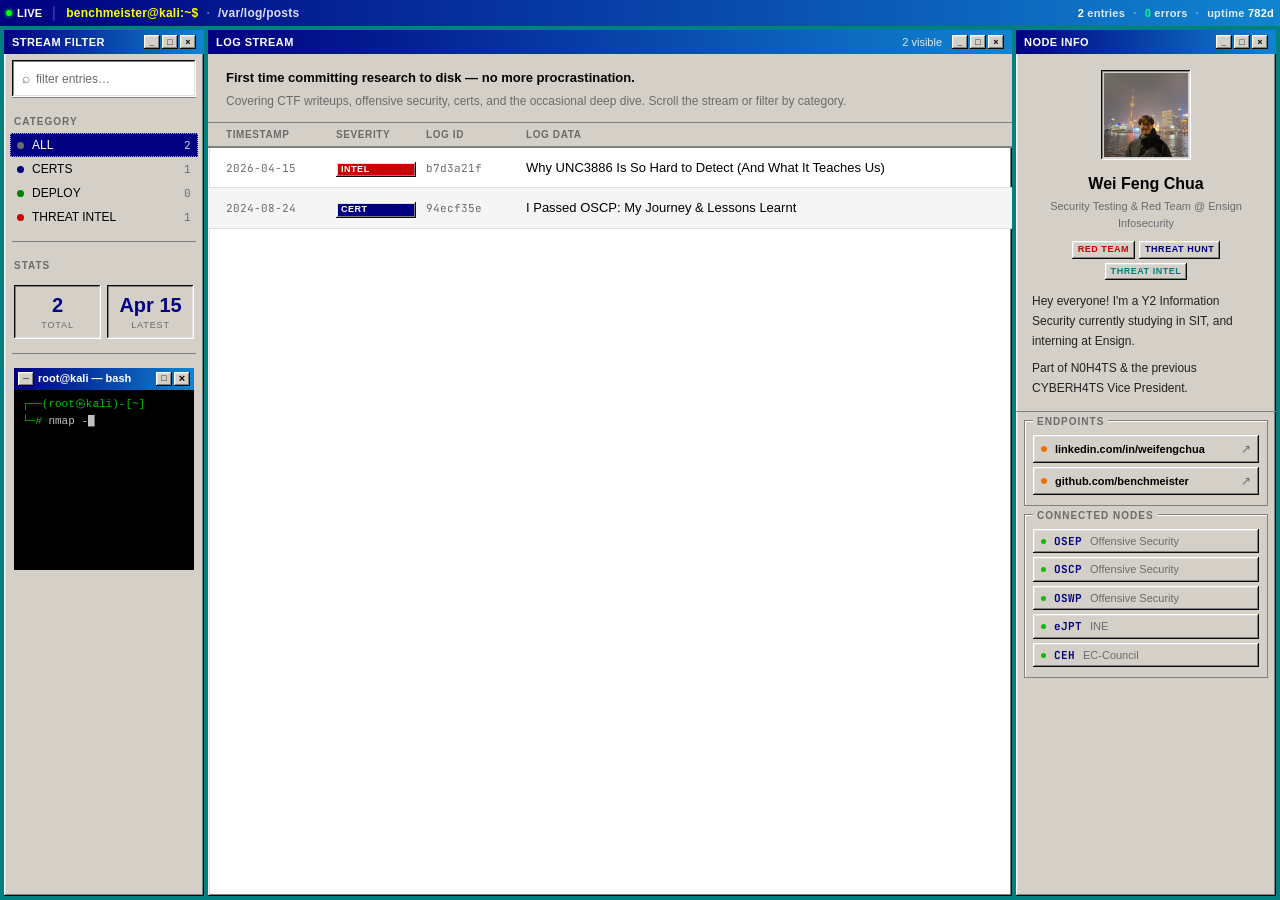
==== commit 126c24ce: "Changed theme + modified profile description" ====
--- a/index.html
+++ b/index.html
@@ -39,7 +39,11 @@
         <aside class="panel panel-lens">
             <div class="panel-header">
                 <span class="panel-title">STREAM FILTER</span>
-                <span class="panel-icon">⌬</span>
+                <div class="panel-ctrls">
+                    <button class="panel-ctrl">_</button>
+                    <button class="panel-ctrl">□</button>
+                    <button class="panel-ctrl ctrl-close">×</button>
+                </div>
             </div>
 
             <div class="lens-search">
@@ -105,6 +109,11 @@
                 <span class="panel-title">LOG STREAM</span>
                 <div class="feed-hdr-right">
                     <span class="feed-counter"><span id="visible-count">1</span> visible</span>
+                    <div class="panel-ctrls">
+                        <button class="panel-ctrl">_</button>
+                        <button class="panel-ctrl">□</button>
+                        <button class="panel-ctrl ctrl-close">×</button>
+                    </div>
                 </div>
             </div>
 
@@ -168,7 +177,11 @@
         <aside class="panel panel-profile">
             <div class="panel-header">
                 <span class="panel-title">NODE INFO</span>
-                <span class="profile-pulse"></span>
+                <div class="panel-ctrls">
+                    <button class="panel-ctrl">_</button>
+                    <button class="panel-ctrl">□</button>
+                    <button class="panel-ctrl ctrl-close">×</button>
+                </div>
             </div>
 
             <div class="profile-avatar-wrap">
@@ -180,7 +193,7 @@
 
             <div class="profile-id">
                 <h2 class="profile-name">Wei Feng Chua</h2>
-                <div class="profile-role">Information Security @ SIT</div>
+                <div class="profile-role">Security Testing & Red Team @ Ensign Infosecurity</div>
                 <div class="profile-tags">
                     <span class="profile-tag tag-red">RED TEAM</span>
                     <span class="profile-tag tag-blue">THREAT HUNT</span>
@@ -189,7 +202,7 @@
             </div>
 
             <div class="profile-bio">
-                <p>Hey everyone! I'm a Y2 Information Security currently studying in SIT.</p>
+                <p>Hey everyone! I'm a Y2 Information Security currently studying in SIT, and interning at Ensign.</p>
                 <p>Part of N0H4TS &amp; the previous CYBERH4TS Vice President.</p>
             </div>
 
--- a/styles.css
+++ b/styles.css
@@ -1,43 +1,49 @@
-/* ─── Design System — Bloodhound theme ──────────────────────── */
+/* ─── Design System — Windows 2000 theme ─────────────────────── */
 :root {
-    --bg-deep:       #0a0a0a;
-    --bg-panel:      #0f0f0f;
-    --bg-panel-alt:  #141414;
-    --bg-row:        #141414;
-    --bg-row-hover:  #1c1c1c;
-    --border:        rgba(255,255,255,0.06);
-    --border-hi:     rgba(220,38,38,0.45);
-    --text-primary:  #ede8e3;
-    --text-muted:    #7a6a6a;
-    --text-dim:      #3d2e2e;
-
-    /* Primary — crimson */
-    --amber:         #dc2626;
-    --amber-soft:    rgba(220,38,38,0.12);
-    --amber-glow:    rgba(220,38,38,0.4);
-
-    /* Cert badge — cool blue */
-    --blue:          #60a5fa;
-    --blue-soft:     rgba(96,165,250,0.12);
+    --bg-deep:       #008080;
+    --bg-panel:      #d4d0c8;
+    --bg-panel-alt:  #c0bdb5;
+    --bg-row:        #ffffff;
+    --bg-row-hover:  #000080;
+    --border:        #808080;
+    --border-hi:     #000080;
+    --text-primary:  #000000;
+    --text-muted:    #222222;
+    --text-dim:      #6b6b6b;
+
+    /* Primary — Windows blue */
+    --amber:         #000080;
+    --amber-soft:    rgba(0,0,128,0.09);
+    --amber-glow:    rgba(0,0,128,0.25);
+
+    /* Section headings */
+    --blue:          #000080;
+    --blue-soft:     rgba(0,0,128,0.09);
 
     /* Code highlight */
-    --purple:        #c084fc;
-    --purple-soft:   rgba(192,132,252,0.12);
-
-    /* Success / deploy green */
-    --emerald:       #4ade80;
-    --emerald-soft:  rgba(74,222,128,0.12);
-
-    /* Threat intel — orange (distinct from crimson primary) */
-    --red:           #f97316;
-    --red-soft:      rgba(249,115,22,0.12);
-
-    /* Accent yellow */
-    --cyan:          #facc15;
-    --cyan-soft:     rgba(250,204,21,0.12);
-
-    --font-ui:   'Rajdhani', sans-serif;
-    --font-mono: 'JetBrains Mono', monospace;
+    --purple:        #800080;
+    --purple-soft:   rgba(128,0,128,0.09);
+
+    /* Success / online green */
+    --emerald:       #008000;
+    --emerald-soft:  rgba(0,128,0,0.09);
+
+    /* Threat intel / warning */
+    --red:           #cc0000;
+    --red-soft:      rgba(204,0,0,0.09);
+
+    /* Accent teal */
+    --cyan:          #008080;
+    --cyan-soft:     rgba(0,128,128,0.09);
+
+    --font-ui:   Arial, 'Tahoma', 'Segoe UI', sans-serif;
+    --font-mono: 'JetBrains Mono', 'Courier New', monospace;
+
+    /* Win2000 3-D helpers */
+    --raised: inset -1px -1px #0a0a0a, inset 1px 1px #ffffff,
+              inset -2px -2px #808080, inset 2px 2px #dfdfdf;
+    --sunken: inset -1px -1px #ffffff, inset 1px 1px #0a0a0a,
+              inset -2px -2px #dfdfdf, inset 2px 2px #808080;
 }
 
 /* ─── Reset ─────────────────────────────────────────────────── */
@@ -46,99 +52,80 @@
 html { height: 100%; }
 
 body {
-    font-family: var(--font-mono);
+    font-family: var(--font-ui);
     background: var(--bg-deep);
     color: var(--text-primary);
     height: 100vh;
     display: flex;
     flex-direction: column;
     overflow: hidden;
-    font-size: 15px;
-    line-height: 1.6;
-}
-
-body::after {
-    content: '';
-    position: fixed;
-    inset: 0;
-    background: repeating-linear-gradient(
-        0deg,
-        transparent,
-        transparent 2px,
-        rgba(0,0,0,0.03) 2px,
-        rgba(0,0,0,0.03) 4px
-    );
-    pointer-events: none;
-    z-index: 9999;
-}
-
-/* ─── Top Bar ────────────────────────────────────────────────── */
+    font-size: 13px;
+    line-height: 1.5;
+}
+
+/* ─── Top Bar  (Windows title bar) ──────────────────────────── */
 .topbar {
     display: flex;
     align-items: center;
     justify-content: space-between;
-    height: 40px;
-    padding: 0 20px;
-    background: var(--bg-panel);
-    border-bottom: 1px solid var(--border);
+    height: 26px;
+    padding: 0 6px;
+    background: linear-gradient(to right, #000080, #1084d0);
     flex-shrink: 0;
     font-family: var(--font-ui);
-    font-size: 13px;
-    letter-spacing: 0.04em;
-    animation: slideDown 0.4s ease-out;
-}
-
-@keyframes slideDown {
-    from { transform: translateY(-100%); opacity: 0; }
-    to   { transform: translateY(0);     opacity: 1; }
+    font-size: 12px;
+    font-weight: bold;
+    color: #ffffff;
+    letter-spacing: 0.02em;
+    user-select: none;
 }
 
 .topbar-left,
 .topbar-right {
     display: flex;
     align-items: center;
-    gap: 10px;
+    gap: 8px;
 }
 
 .topbar-live {
     display: flex;
     align-items: center;
-    gap: 6px;
-    color: var(--emerald);
-    font-weight: 600;
-    font-size: 12px;
-    letter-spacing: 0.12em;
-    padding: 3px 8px;
-    border: 1px solid rgba(52,211,153,0.3);
-    border-radius: 2px;
-    background: rgba(52,211,153,0.06);
+    gap: 5px;
+    color: #ffffff;
+    font-size: 11px;
+    font-weight: bold;
 }
 
 .topbar-dot {
     width: 6px;
     height: 6px;
     border-radius: 50%;
-    background: var(--emerald);
-    box-shadow: 0 0 6px var(--emerald);
+    background: #00ff00;
+    box-shadow: 0 0 4px #00ff00;
     animation: pulse-green 2s ease-in-out infinite;
 }
 
 @keyframes pulse-green {
-    0%, 100% { opacity: 1; box-shadow: 0 0 6px var(--emerald); }
-    50%       { opacity: 0.4; box-shadow: none; }
+    0%, 100% { opacity: 1; }
+    50%       { opacity: 0.4; }
 }
 
 @keyframes pulse-amber {
-    0%, 100% { opacity: 1; box-shadow: 0 0 7px var(--amber); }
-    50%       { opacity: 0.45; box-shadow: none; }
-}
-
-.topbar-sep  { color: var(--text-dim); }
-.topbar-host { color: var(--amber); font-weight: 600; }
-.topbar-path { color: var(--text-muted); }
-.topbar-item { color: var(--text-muted); font-size: 13px; }
-.topbar-num  { color: var(--text-primary); font-weight: 600; }
-.topbar-num.ok { color: var(--emerald); }
+    0%, 100% { opacity: 1; }
+    50%       { opacity: 0.45; }
+}
+
+@keyframes blink-orange {
+    0%, 100% { opacity: 1; }
+    50%       { opacity: 0.12; }
+}
+
+.topbar-sep  { color: rgba(255,255,255,0.4); }
+.topbar-host { color: #ffff00; font-weight: bold; }
+.topbar-path { color: rgba(255,255,255,0.85); }
+.topbar-item { color: rgba(255,255,255,0.85); font-size: 11px; }
+.topbar-num  { color: #ffffff; font-weight: bold; }
+.topbar-num.ok { color: #00ff80; }
 
 /* ─── Workspace ──────────────────────────────────────────────── */
 .workspace {
@@ -146,7 +133,9 @@
     grid-template-columns: 220px 1fr 280px;
     flex: 1;
     overflow: hidden;
-    animation: fadeIn 0.5s ease-out 0.1s both;
+    gap: 4px;
+    padding: 4px;
+    animation: fadeIn 0.3s ease-out;
 }
 
 @keyframes fadeIn {
@@ -154,58 +143,92 @@
     to   { opacity: 1; }
 }
 
-/* ─── Panel Base ─────────────────────────────────────────────── */
+/* ─── Panel Base  (Windows dialog box) ──────────────────────── */
 .panel {
     display: flex;
     flex-direction: column;
     background: var(--bg-panel);
     overflow: hidden;
-    border-right: 1px solid var(--border);
-}
-
-.panel:last-child { border-right: none; border-left: 1px solid var(--border); }
+    box-shadow: var(--raised);
+    border: none;
+}
+
+.panel:last-child { border-right: none; border-left: none; }
 
 .panel-header {
     display: flex;
     align-items: center;
     justify-content: space-between;
-    padding: 12px 18px;
+    padding: 3px 8px;
+    background: linear-gradient(to right, #000080, #1084d0);
+    color: #ffffff;
+    flex-shrink: 0;
+    height: 24px;
+}
+
+.panel-title {
+    font-family: var(--font-ui);
+    font-size: 11px;
+    font-weight: bold;
+    letter-spacing: 0.04em;
+    color: #ffffff;
+}
+
+.panel-icon { color: rgba(255,255,255,0.7); font-size: 14px; }
+
+/* Win2000 title-bar control buttons */
+.panel-ctrls {
+    display: flex;
+    gap: 2px;
+    flex-shrink: 0;
+}
+.panel-ctrl {
+    width: 16px;
+    height: 14px;
+    background: #d4d0c8;
+    box-shadow: inset -1px -1px #0a0a0a, inset 1px 1px #ffffff,
+                inset -2px -2px #808080, inset 2px 2px #dfdfdf;
+    border: none;
+    display: flex;
+    align-items: center;
+    justify-content: center;
+    font-size: 9px;
+    font-family: Arial;
+    font-weight: bold;
+    color: #000000;
+    cursor: default;
+    flex-shrink: 0;
+    line-height: 1;
+    padding: 0;
+    user-select: none;
+}
+.panel-ctrl:active { box-shadow: var(--sunken); }
+.panel-ctrl.ctrl-close:hover { background: #cc0000; color: #ffffff; }
+
+/* ─── Lens Panel ─────────────────────────────────────────────── */
+.panel-lens { overflow-y: auto; }
+
+.lens-search {
+    display: flex;
+    align-items: center;
+    gap: 6px;
+    padding: 8px 10px;
     border-bottom: 1px solid var(--border);
-    flex-shrink: 0;
-}
-
-.panel-title {
-    font-family: var(--font-ui);
-    font-size: 12px;
-    font-weight: 600;
-    letter-spacing: 0.14em;
-    color: var(--amber);
-}
-
-.panel-icon { color: var(--text-dim); font-size: 16px; }
-
-/* ─── Lens Panel (left filter) ───────────────────────────────── */
-.panel-lens { overflow-y: auto; }
-
-.lens-search {
-    display: flex;
-    align-items: center;
-    gap: 8px;
-    padding: 12px 18px;
-    border-bottom: 1px solid var(--border);
-}
-
-.lens-search-icon { color: var(--text-dim); font-size: 18px; flex-shrink: 0; }
+    background: #ffffff;
+    box-shadow: var(--sunken);
+    margin: 6px 8px;
+}
+
+.lens-search-icon { color: var(--text-dim); font-size: 14px; flex-shrink: 0; }
 
 .lens-input {
     background: transparent;
     border: none;
     outline: none;
     color: var(--text-primary);
-    font-family: var(--font-mono);
-    font-size: 14px;
+    font-family: var(--font-ui);
+    font-size: 12px;
     width: 100%;
-    caret-color: var(--amber);
 }
 
 .lens-input::placeholder { color: var(--text-dim); }
@@ -213,35 +236,40 @@
 .lens-label {
     font-family: var(--font-ui);
     font-size: 10px;
-    font-weight: 600;
-    letter-spacing: 0.16em;
-    color: var(--text-dim);
-    padding: 14px 18px 6px;
+    font-weight: bold;
+    letter-spacing: 0.1em;
+    color: var(--text-dim);
+    padding: 10px 10px 4px;
 }
 
 .lens-list {
     display: flex;
     flex-direction: column;
-    padding: 0 10px 8px;
+    padding: 0 6px 6px;
 }
 
 .lens-btn {
     display: flex;
     align-items: center;
-    gap: 9px;
-    padding: 7px 8px;
+    gap: 8px;
+    padding: 4px 6px;
     background: transparent;
-    border: none;
-    border-radius: 4px;
+    border: 1px solid transparent;
+    border-radius: 0;
     cursor: pointer;
-    transition: background 0.15s;
+    transition: background 0.1s;
     width: 100%;
     text-align: left;
-}
-
-.lens-btn:hover  { background: var(--bg-row); }
-.lens-btn.active { background: var(--amber-soft); }
-.lens-btn.active .lens-name { color: var(--amber); }
+    font-family: var(--font-ui);
+}
+
+.lens-btn:hover  { background: #e8e8e0; }
+.lens-btn.active {
+    background: var(--bg-row-hover);
+    border: 1px dotted rgba(255,255,255,0.6);
+}
+.lens-btn.active .lens-name { color: #ffffff; }
+.lens-btn.active .lens-count { color: rgba(255,255,255,0.8); }
 
 .lens-dot {
     width: 7px;
@@ -250,118 +278,114 @@
     flex-shrink: 0;
 }
 
-.dot-all    { background: var(--text-muted); }
-.dot-certs  { background: var(--blue);    box-shadow: 0 0 4px var(--blue); }
-.dot-deploy { background: var(--emerald); box-shadow: 0 0 4px var(--emerald); }
-.dot-ti     { background: var(--red);     box-shadow: 0 0 4px var(--red); }
+.dot-all    { background: var(--text-dim); }
+.dot-certs  { background: #000080; }
+.dot-deploy { background: #008000; }
+.dot-ti     { background: #cc0000; }
 
 .lens-name {
     font-family: var(--font-ui);
-    font-size: 13px;
-    font-weight: 500;
-    color: var(--text-muted);
-    letter-spacing: 0.06em;
+    font-size: 12px;
+    font-weight: normal;
+    color: var(--text-primary);
     flex: 1;
 }
 
 .lens-count {
     font-family: var(--font-mono);
-    font-size: 12px;
+    font-size: 11px;
     color: var(--text-dim);
 }
 
 .lens-divider {
     height: 1px;
     background: var(--border);
-    margin: 8px 18px 0;
+    margin: 6px 8px;
 }
 
 .lens-stats {
     display: grid;
     grid-template-columns: 1fr 1fr;
-    gap: 8px;
-    padding: 12px 18px;
+    gap: 6px;
+    padding: 8px 10px;
 }
 
 .lens-stat {
-    background: var(--bg-row);
-    border: 1px solid var(--border);
-    border-radius: 4px;
-    padding: 10px 10px 8px;
+    background: var(--bg-panel);
+    box-shadow: var(--sunken);
+    padding: 8px 8px 6px;
     text-align: center;
 }
 
 .lens-stat-val {
     font-family: var(--font-ui);
-    font-size: 21px;
-    font-weight: 700;
-    color: var(--amber);
+    font-size: 20px;
+    font-weight: bold;
+    color: var(--blue);
     line-height: 1.2;
 }
 
 .lens-stat-label {
     font-family: var(--font-ui);
     font-size: 9px;
-    letter-spacing: 0.14em;
+    letter-spacing: 0.1em;
     color: var(--text-dim);
     margin-top: 2px;
 }
 
-/* ─── Feed Panel (center stream) ────────────────────────────── */
+/* ─── Feed Panel ─────────────────────────────────────────────── */
 .panel-feed {
-    background: var(--bg-deep);
+    background: #ffffff;
     overflow-y: auto;
-    border-right: 1px solid var(--border);
 }
 
 .panel-feed .panel-header {
     position: sticky;
     top: 0;
-    background: var(--bg-deep);
     z-index: 10;
-    border-bottom: 1px solid var(--border-hi);
-}
-
-.feed-hdr-right { display: flex; align-items: center; gap: 12px; }
+}
+
+.feed-hdr-right { display: flex; align-items: center; gap: 10px; }
 
 .feed-counter {
-    font-family: var(--font-mono);
+    font-family: var(--font-ui);
+    font-size: 11px;
+    color: rgba(255,255,255,0.85);
+}
+
+.feed-intro {
+    padding: 14px 18px 12px;
+    border-bottom: 1px solid var(--border);
+    background: var(--bg-panel);
+}
+
+.feed-lead {
+    font-family: var(--font-ui);
     font-size: 13px;
-    color: var(--text-muted);
-}
-
-.feed-intro {
-    padding: 20px 24px 16px;
-    border-bottom: 1px solid var(--border);
-}
-
-.feed-lead {
-    font-family: var(--font-ui);
-    font-size: 16px;
-    color: var(--text-primary);
-    font-weight: 400;
-    margin-bottom: 6px;
+    color: var(--text-primary);
+    font-weight: bold;
+    margin-bottom: 4px;
 }
 
 .feed-sub {
-    font-size: 14px;
-    color: var(--text-muted);
-    font-style: italic;
+    font-size: 12px;
+    color: var(--text-dim);
 }
 
 .feed-cols {
     display: grid;
     grid-template-columns: 100px 80px 90px 1fr;
-    gap: 12px;
-    padding: 8px 24px;
+    gap: 10px;
+    padding: 4px 18px;
     font-family: var(--font-ui);
     font-size: 10px;
-    letter-spacing: 0.14em;
-    color: var(--text-dim);
-    border-bottom: 1px solid var(--border);
+    font-weight: bold;
+    letter-spacing: 0.06em;
+    color: var(--text-dim);
+    border-bottom: 2px solid var(--border);
     position: sticky;
-    top: 41px;
-    background: var(--bg-deep);
+    top: 24px;
+    background: var(--bg-panel);
     z-index: 9;
 }
 
@@ -372,118 +396,112 @@
 }
 
 .feed-entry {
-    border-bottom: 1px solid var(--border);
+    border-bottom: 1px solid #e0ddd5;
     cursor: pointer;
-    transition: background 0.15s;
-    animation: entryIn 0.35s ease-out both;
-}
-
-.feed-entry:hover { background: var(--bg-row); }
-.feed-entry.open  { background: var(--bg-row-hover); }
+    transition: background 0.1s;
+    animation: entryIn 0.25s ease-out both;
+}
+
+.feed-entry:hover { background: #e8e8f0; }
+.feed-entry.open  { background: #ebebf5; }
 .feed-entry.hidden { display: none; }
 
-.feed-entry:nth-child(1)  { animation-delay: 0.05s; }
-.feed-entry:nth-child(2)  { animation-delay: 0.10s; }
-.feed-entry:nth-child(3)  { animation-delay: 0.15s; }
-.feed-entry:nth-child(4)  { animation-delay: 0.20s; }
-.feed-entry:nth-child(5)  { animation-delay: 0.25s; }
-.feed-entry:nth-child(6)  { animation-delay: 0.30s; }
-.feed-entry:nth-child(7)  { animation-delay: 0.35s; }
-.feed-entry:nth-child(8)  { animation-delay: 0.40s; }
-.feed-entry:nth-child(9)  { animation-delay: 0.45s; }
-.feed-entry:nth-child(10) { animation-delay: 0.50s; }
+.feed-entry:nth-child(2n) { background: #f5f5f5; }
+.feed-entry:nth-child(2n):hover { background: #e8e8f0; }
+
+.feed-entry:nth-child(1)  { animation-delay: 0.04s; }
+.feed-entry:nth-child(2)  { animation-delay: 0.08s; }
+.feed-entry:nth-child(3)  { animation-delay: 0.12s; }
+.feed-entry:nth-child(4)  { animation-delay: 0.16s; }
+.feed-entry:nth-child(5)  { animation-delay: 0.20s; }
 
 @keyframes entryIn {
-    from { opacity: 0; transform: translateX(-8px); }
+    from { opacity: 0; transform: translateX(-6px); }
     to   { opacity: 1; transform: translateX(0); }
 }
 
 .feed-row {
     display: grid;
     grid-template-columns: 100px 80px 90px 1fr;
-    gap: 12px;
+    gap: 10px;
     align-items: baseline;
-    padding: 13px 24px;
+    padding: 10px 18px;
 }
 
 .feed-ts {
     font-family: var(--font-mono);
-    font-size: 13px;
-    color: var(--text-dim);
-    font-weight: 300;
+    font-size: 11px;
+    color: var(--text-dim);
     white-space: nowrap;
 }
 
 .feed-sev {
     font-family: var(--font-ui);
-    font-size: 10px;
-    font-weight: 700;
-    letter-spacing: 0.1em;
-    padding: 2px 7px;
-    border-radius: 2px;
+    font-size: 9px;
+    font-weight: bold;
+    letter-spacing: 0.06em;
+    padding: 1px 5px;
     display: inline-block;
     white-space: nowrap;
-}
-
-.sev-certs  { color: var(--blue);    background: var(--blue-soft);    border: 1px solid rgba(90,173,255,0.25); }
-.sev-deploy { color: var(--emerald); background: var(--emerald-soft); border: 1px solid rgba(52,211,153,0.25); }
-.sev-ti     { color: var(--red);     background: var(--red-soft);     border: 1px solid rgba(248,113,113,0.25); }
+    box-shadow: var(--raised);
+}
+
+.sev-certs  { color: #ffffff; background: #000080; }
+.sev-deploy { color: #ffffff; background: #008000; }
+.sev-ti     { color: #ffffff; background: #cc0000; }
 
 .feed-id {
     font-family: var(--font-mono);
+    font-size: 11px;
+    color: var(--text-dim);
+}
+
+.feed-msg {
+    font-family: var(--font-ui);
     font-size: 13px;
-    color: var(--text-dim);
-    font-weight: 300;
-}
-
-.feed-msg {
-    font-family: var(--font-mono);
-    font-size: 14px;
-    color: var(--text-primary);
-    font-weight: 400;
+    color: var(--text-primary);
 }
 
 .feed-expand {
     display: grid;
     grid-template-rows: 0fr;
-    transition: grid-template-rows 0.25s ease;
+    transition: grid-template-rows 0.2s ease;
 }
 
 .feed-entry.open .feed-expand { grid-template-rows: 1fr; }
 
 .feed-expand-body {
     overflow: hidden;
-    padding: 0 24px 0 calc(24px + 100px + 80px + 90px + 36px);
-}
-
-.feed-entry.open .feed-expand-body { padding-bottom: 14px; }
+    padding: 0 18px 0 calc(18px + 100px + 80px + 90px + 30px);
+}
+
+.feed-entry.open .feed-expand-body { padding-bottom: 12px; }
 
 .feed-summary {
-    font-size: 14px;
-    color: var(--text-muted);
+    font-size: 12px;
+    color: var(--text-dim);
+    margin-bottom: 8px;
     font-style: italic;
-    margin-bottom: 10px;
-}
-
+}
+
+/* Windows button */
 .feed-read {
     display: inline-block;
     font-family: var(--font-ui);
-    font-size: 12px;
-    font-weight: 600;
-    letter-spacing: 0.1em;
-    color: var(--amber);
+    font-size: 11px;
+    font-weight: bold;
+    color: var(--text-primary);
     text-decoration: none;
-    border: 1px solid var(--border-hi);
-    padding: 4px 12px;
-    border-radius: 2px;
-    background: var(--amber-soft);
-    transition: all 0.15s;
-}
-
-.feed-read:hover {
-    background: rgba(240,164,41,0.2);
-    box-shadow: 0 0 12px var(--amber-glow);
-}
+    background: var(--bg-panel);
+    box-shadow: var(--raised);
+    padding: 3px 12px;
+    border: none;
+    transition: box-shadow 0.08s;
+    cursor: pointer;
+}
+
+.feed-read:hover  { background: #c8c4bc; }
+.feed-read:active { box-shadow: var(--sunken); }
 
 /* ─── Post View ──────────────────────────────────────────────── */
 .back-btn {
@@ -491,226 +509,247 @@
     align-items: center;
     gap: 6px;
     font-family: var(--font-ui);
-    font-size: 13px;
-    font-weight: 500;
-    letter-spacing: 0.08em;
-    color: var(--text-muted);
-    background: transparent;
-    border: 1px solid var(--border);
-    padding: 6px 14px;
-    border-radius: 2px;
+    font-size: 11px;
+    font-weight: bold;
+    color: var(--text-primary);
+    background: var(--bg-panel);
+    box-shadow: var(--raised);
+    border: none;
+    padding: 3px 12px;
     cursor: pointer;
-    margin: 20px 24px 0;
-    transition: all 0.15s;
-}
-
-.back-btn:hover {
-    color: var(--amber);
-    border-color: var(--border-hi);
-    transform: translateX(-3px);
-}
+    margin: 14px 18px 0;
+    transition: box-shadow 0.08s;
+}
+
+.back-btn:hover  { background: #c8c4bc; }
+.back-btn:active { box-shadow: var(--sunken); }
+
+/* Floating persistent back button (shown when a post is open) */
+.back-btn-float {
+    position: fixed;
+    bottom: 20px;
+    left: 20px;
+    z-index: 300;
+    display: none;
+    font-family: var(--font-ui);
+    font-size: 11px;
+    font-weight: bold;
+    color: var(--text-primary);
+    background: var(--bg-panel);
+    box-shadow: var(--raised);
+    border: none;
+    padding: 4px 14px;
+    cursor: pointer;
+    transition: box-shadow 0.08s;
+}
+.back-btn-float:hover  { background: #c8c4bc; }
+.back-btn-float:active { box-shadow: var(--sunken); }
 
 #post-content-container {
     padding: 0;
     color: var(--text-primary);
-    line-height: 1.85;
+    line-height: 1.7;
+    font-size: 13px;
+}
+
+#post-content-container h1 {
+    font-family: var(--font-ui);
+    font-size: 22px;
+    font-weight: bold;
+    color: var(--text-primary);
+    margin-bottom: 14px;
+}
+
+#post-content-container h2 {
+    font-family: var(--font-ui);
     font-size: 16px;
-}
-
-#post-content-container h1 {
-    font-family: var(--font-ui);
-    font-size: 30px;
-    font-weight: 700;
-    color: var(--amber);
-    margin-bottom: 16px;
-}
-
-#post-content-container h2 {
-    font-family: var(--font-ui);
-    font-size: 21px;
-    font-weight: 600;
+    font-weight: bold;
     color: var(--blue);
-    margin: 36px 0 14px;
+    margin: 30px 0 12px;
+    border-bottom: 1px solid var(--border);
+    padding-bottom: 4px;
 }
 
 #post-content-container h3 {
     font-family: var(--font-ui);
-    font-size: 16px;
-    font-weight: 600;
-    color: var(--text-muted);
-    letter-spacing: 0.06em;
-    margin: 24px 0 10px;
-}
-
-#post-content-container p { margin-bottom: 16px; }
+    font-size: 13px;
+    font-weight: bold;
+    color: var(--text-primary);
+    margin: 20px 0 8px;
+}
+
+#post-content-container p { margin-bottom: 14px; }
 
 #post-content-container code {
-    background: var(--purple-soft);
+    background: #fffff0;
     color: var(--purple);
-    padding: 1px 5px;
-    border-radius: 2px;
-    font-size: 14px;
+    padding: 0 4px;
+    border: 1px solid #d0d0a0;
+    font-size: 12px;
 }
 
 #post-content-container pre {
-    background: var(--bg-panel);
-    border: 1px solid var(--border);
-    border-left: 2px solid var(--amber);
-    padding: 18px 20px;
-    border-radius: 3px;
+    background: #000000;
+    color: #c0c0c0;
+    border: 2px solid;
+    border-color: #808080 #ffffff #ffffff #808080;
+    padding: 12px 16px;
     overflow-x: auto;
-    margin: 20px 0;
-}
-
-#post-content-container pre code { background: none; padding: 0; color: var(--text-primary); }
-
-#post-content-container a {
-    color: var(--blue);
-    text-decoration: none;
-    border-bottom: 1px solid rgba(90,173,255,0.3);
-    transition: 0.15s;
-}
-
-#post-content-container a:hover { color: var(--amber); border-color: rgba(240,164,41,0.4); }
+    margin: 16px 0;
+    font-size: 12px;
+}
+
+#post-content-container pre code {
+    background: none;
+    border: none;
+    padding: 0;
+    color: #c0c0c0;
+}
+
+#post-content-container a { color: #000080; text-decoration: underline; }
+#post-content-container a:hover { color: #cc0000; }
 
 #post-content-container blockquote {
-    border-left: 2px solid var(--amber);
-    padding-left: 18px;
-    color: var(--text-muted);
+    border-left: 3px solid #000080;
+    padding-left: 14px;
+    color: var(--text-dim);
     font-style: italic;
-    margin: 20px 0;
-}
-
-/* ─── Post page styles (used both inline + standalone) ──────── */
+    margin: 16px 0;
+    background: #f0f0f8;
+}
+
+/* ─── Post page  (standalone + inline) ──────────────────────── */
 .post-page {
     max-width: 780px;
     margin: 0 auto;
-    padding: 32px 28px 80px;
+    padding: 28px 28px 80px;
+    background: #ffffff;
 }
 
 .post-header {
-    margin-bottom: 36px;
-    padding-bottom: 24px;
-    border-bottom: 1px solid var(--border-hi);
+    margin-bottom: 28px;
+    padding-bottom: 16px;
+    border-bottom: 2px solid var(--border);
 }
 
 .post-sev {
     font-family: var(--font-ui);
-    font-size: 10px;
-    font-weight: 700;
-    letter-spacing: 0.1em;
-    padding: 2px 7px;
-    border-radius: 2px;
+    font-size: 9px;
+    font-weight: bold;
+    padding: 1px 6px;
     display: inline-block;
-    margin-bottom: 14px;
-    color: var(--amber);
-    background: var(--amber-soft);
-    border: 1px solid rgba(240,164,41,0.25);
+    margin-bottom: 10px;
+    color: #ffffff;
+    background: var(--amber);
+    box-shadow: var(--raised);
 }
 
 .post-title {
     font-family: var(--font-ui);
-    font-size: 32px;
-    font-weight: 700;
+    font-size: 22px;
+    font-weight: bold;
     color: var(--text-primary);
     line-height: 1.3;
-    margin-bottom: 16px;
+    margin-bottom: 12px;
 }
 
 .post-meta {
     display: flex;
     align-items: center;
-    gap: 16px;
+    gap: 12px;
     flex-wrap: wrap;
 }
 
 .post-date {
     font-family: var(--font-mono);
-    font-size: 14px;
+    font-size: 11px;
     color: var(--text-dim);
 }
 
 .post-tag {
     font-family: var(--font-ui);
-    font-size: 10px;
-    font-weight: 600;
-    letter-spacing: 0.1em;
-    padding: 2px 8px;
-    border-radius: 2px;
-    color: var(--amber);
-    border: 1px solid rgba(240,164,41,0.25);
-    background: var(--amber-soft);
+    font-size: 9px;
+    font-weight: bold;
+    padding: 1px 6px;
+    color: #ffffff;
+    background: var(--amber);
+    box-shadow: var(--raised);
 }
 
 .post-body {
-    font-family: var(--font-mono);
-    font-size: 15.5px;
-    color: var(--text-muted);
-    line-height: 1.9;
+    font-family: var(--font-ui);
+    font-size: 13px;
+    color: var(--text-primary);
+    line-height: 1.75;
 }
 
 .post-body h2 {
     font-family: var(--font-ui);
-    font-size: 20px;
-    font-weight: 600;
+    font-size: 16px;
+    font-weight: bold;
     color: var(--blue);
-    margin: 44px 0 14px;
-    letter-spacing: 0.02em;
+    margin: 36px 0 12px;
+    border-bottom: 1px solid var(--border);
+    padding-bottom: 4px;
 }
 
 .post-body h3 {
     font-family: var(--font-ui);
-    font-size: 15px;
-    font-weight: 600;
-    color: var(--text-muted);
-    letter-spacing: 0.08em;
-    margin: 28px 0 10px;
-    text-transform: uppercase;
-}
-
-.post-body p    { margin-bottom: 18px; }
-.post-body strong { color: var(--text-primary); font-weight: 500; }
-.post-body em   { color: var(--amber); font-style: normal; }
+    font-size: 13px;
+    font-weight: bold;
+    color: var(--text-primary);
+    margin: 22px 0 8px;
+    text-transform: none;
+}
+
+.post-body p    { margin-bottom: 14px; }
+.post-body strong { color: var(--text-primary); font-weight: bold; }
+.post-body em   { color: var(--blue); font-style: italic; }
 
 .post-body ul,
-.post-body ol   { margin: 14px 0 20px 20px; }
-.post-body li   { margin-bottom: 8px; color: var(--text-muted); }
+.post-body ol   { margin: 10px 0 16px 22px; }
+.post-body li   { margin-bottom: 6px; }
 
 .post-body code {
-    background: var(--purple-soft);
+    background: #fffff0;
     color: var(--purple);
-    padding: 1px 5px;
-    border-radius: 2px;
-    font-size: 14px;
+    padding: 0 4px;
+    border: 1px solid #d0d0a0;
+    font-size: 12px;
 }
 
 .post-body pre {
-    background: var(--bg-panel);
-    border: 1px solid var(--border);
-    border-left: 2px solid var(--amber);
-    padding: 18px 20px;
-    border-radius: 3px;
+    background: #000000;
+    color: #c0c0c0;
+    border: 2px solid;
+    border-color: #808080 #ffffff #ffffff #808080;
+    padding: 12px 16px;
     overflow-x: auto;
-    margin: 20px 0;
-}
-
-.post-body pre code { background: none; color: var(--text-primary); padding: 0; }
+    margin: 16px 0;
+    font-size: 12px;
+}
+
+.post-body pre code {
+    background: none;
+    border: none;
+    color: #c0c0c0;
+    padding: 0;
+}
 
 .post-body a {
-    color: var(--blue);
-    text-decoration: none;
-    border-bottom: 1px solid rgba(90,173,255,0.3);
-    transition: 0.15s;
-}
-
-.post-body a:hover { color: var(--amber); border-color: rgba(240,164,41,0.4); }
+    color: #000080;
+    text-decoration: underline;
+}
+
+.post-body a:hover { color: #cc0000; }
 
 .post-body blockquote {
-    border-left: 2px solid var(--amber);
-    padding: 10px 0 10px 18px;
-    margin: 24px 0;
+    border-left: 3px solid #000080;
+    padding: 8px 0 8px 16px;
+    margin: 16px 0;
     color: var(--text-dim);
     font-style: italic;
+    background: #f0f0f8;
 }
 
 .post-body img,
@@ -721,292 +760,309 @@
     max-height: 500px;
     width: auto;
     height: auto;
-    margin: 20px auto;
-    border-radius: 8px;
-    border: 1px solid var(--border);
+    margin: 16px auto;
+    border: 2px solid;
+    border-color: #808080 #ffffff #ffffff #808080;
 }
 
 .callout {
-    background: var(--amber-soft);
-    border: 1px solid rgba(240,164,41,0.2);
-    border-left: 3px solid var(--amber);
-    border-radius: 3px;
-    padding: 14px 18px;
-    margin: 24px 0;
-    font-size: 15px;
+    background: #fffbe6;
+    border: 1px solid #c8c400;
+    border-left: 3px solid #808000;
+    padding: 10px 14px;
+    margin: 18px 0;
+    font-size: 12px;
 }
 
 .post-footer {
-    margin-top: 56px;
-    padding-top: 24px;
+    margin-top: 40px;
+    padding-top: 16px;
     border-top: 1px solid var(--border);
     font-family: var(--font-ui);
-    font-size: 14px;
+    font-size: 11px;
     color: var(--text-dim);
 }
 
 /* ─── Fake Terminal Widget ───────────────────────────────────── */
 .term-widget {
-    margin: 10px 14px 16px;
-    border: 1px solid rgba(220,38,38,0.25);
-    border-radius: 5px;
+    margin: 8px 10px 12px;
+    border: none;
+    box-shadow: var(--raised);
     overflow: hidden;
-    background: #050505;
+    background: #000000;
     flex-shrink: 0;
 }
 
 .term-titlebar {
     display: flex;
     align-items: center;
-    gap: 5px;
-    padding: 6px 10px;
-    background: #111;
-    border-bottom: 1px solid rgba(220,38,38,0.15);
-}
-
-.term-trafficlight {
-    width: 8px;
-    height: 8px;
-    border-radius: 50%;
-    flex-shrink: 0;
-}
-
-.tl-red    { background: #ff5f57; }
-.tl-yellow { background: #ffbd2e; }
-.tl-green  { background: #28ca41; }
-
+    gap: 2px;
+    padding: 2px 4px;
+    background: linear-gradient(to right, #000080, #1084d0);
+    height: 22px;
+}
+
+/* Label sits on the left, buttons pushed to the right */
 .term-titlebar-label {
-    font-family: var(--font-mono);
-    font-size: 10px;
-    color: #444;
-    margin-left: 4px;
-    letter-spacing: 0.03em;
-}
-
-.term-body {
-    height: 190px;
-    overflow-y: auto;
-    padding: 8px 10px 10px;
-    font-family: var(--font-mono);
-    font-size: 12px;
-    line-height: 1.65;
-    scrollbar-width: none;
-}
-
-.term-body::-webkit-scrollbar { display: none; }
-
-.term-line { white-space: pre-wrap; word-break: break-all; }
-
-.term-prompt-top { color: #22c55e; }
-.term-prompt-sym { color: #22c55e; }
-.term-cmd-text   { color: #f0f0f0; }
-.term-cursor     { color: #dc2626; animation: blink 1s step-end infinite; }
-
-@keyframes blink {
-    0%, 100% { opacity: 1; }
-    50%       { opacity: 0; }
-}
-
-/* Output line colouring */
-.term-out         { color: #888; }
-.term-out-success { color: #22c55e; }
-.term-out-fail    { color: #ef4444; }
-.term-out-info    { color: #60a5fa; }
-.term-out-warn    { color: #facc15; }
-.term-out-hi      { color: #f0f0f0; }
-
-/* ─── Profile Panel (right) ──────────────────────────────────── */
-.panel-profile { overflow-y: auto; }
-
-.profile-pulse {
-    width: 8px;
-    height: 8px;
-    border-radius: 50%;
-    background: var(--emerald);
-    box-shadow: 0 0 6px var(--emerald);
-    animation: pulse-green 3s ease-in-out infinite;
-}
-
-.profile-avatar-wrap {
-    display: flex;
-    justify-content: center;
-    padding: 24px 0 16px;
-}
-
-.profile-frame {
-    position: relative;
-    width: 100px;
-    height: 100px;
-}
-
-.profile-photo {
-    width: 100px;
-    height: 100px;
-    border-radius: 8px;
-    object-fit: cover;
-    display: block;
-}
-
-.profile-ring {
-    position: absolute;
-    inset: -4px;
-    border-radius: 10px;
-    border: 1.5px solid var(--amber);
-    box-shadow: 0 0 16px var(--amber-glow);
-    animation: ring-pulse 4s ease-in-out infinite;
-}
-
-@keyframes ring-pulse {
-    0%, 100% { box-shadow: 0 0 10px var(--amber-glow); }
-    50%       { box-shadow: 0 0 24px var(--amber-glow); }
-}
-
-.profile-id {
-    text-align: center;
-    padding: 0 20px 16px;
-}
-
-.profile-name {
-    font-family: var(--font-ui);
-    font-size: 25px;
-    font-weight: 700;
-    color: var(--text-primary);
-    letter-spacing: 0.02em;
-    margin-bottom: 2px;
-}
-
-.profile-role {
-    font-family: var(--font-mono);
-    font-size: 14px;
-    color: var(--amber);
-    margin-bottom: 12px;
-}
-
-.profile-tags {
-    display: flex;
-    flex-wrap: wrap;
-    gap: 6px;
-    justify-content: center;
-}
-
-.profile-tag {
-    font-family: var(--font-ui);
-    font-size: 9px;
-    font-weight: 700;
-    letter-spacing: 0.12em;
-    padding: 3px 8px;
-    border-radius: 2px;
-}
-
-.tag-red   { color: var(--red);   background: var(--red-soft);   border: 1px solid rgba(248,113,113,0.25); }
-.tag-amber { color: var(--amber); background: var(--amber-soft); border: 1px solid rgba(240,164,41,0.25); }
-.tag-blue  { color: var(--blue);  background: var(--blue-soft);  border: 1px solid rgba(90,173,255,0.25); }
-.tag-cyan  { color: var(--cyan);  background: var(--cyan-soft);  border: 1px solid rgba(103,232,249,0.25); }
-
-.profile-bio {
-    padding: 0 20px 16px;
-    border-bottom: 1px solid var(--border);
-    font-size: 14px;
-    color: var(--text-muted);
-    line-height: 1.75;
-}
-
-.profile-bio p { margin-bottom: 10px; }
-.profile-bio p:last-child { margin-bottom: 0; }
-
-.profile-block {
-    padding: 16px 20px;
-    border-bottom: 1px solid var(--border);
-}
-
-.profile-block:last-child { border-bottom: none; }
-
-.profile-block-label {
-    font-family: var(--font-ui);
-    font-size: 10px;
-    font-weight: 600;
-    letter-spacing: 0.16em;
-    color: var(--text-dim);
-    margin-bottom: 10px;
-}
-
-/* ─── Endpoints ──────────────────────────────────────────────── */
-.endpoint-list {
-    display: flex;
-    flex-direction: column;
-    gap: 6px;
-}
-
-.endpoint-item {
-    display: flex;
-    align-items: center;
-    gap: 10px;
-    padding: 8px 10px;
-    background: var(--bg-row);
-    border: 1px solid var(--border);
-    border-radius: 3px;
-    text-decoration: none;
-    transition: all 0.15s;
-    color: var(--text-muted);
-}
-
-.endpoint-item:hover {
-    border-color: var(--border-hi);
-    background: var(--bg-row-hover);
-    color: var(--text-primary);
-}
-
-.endpoint-dot {
-    width: 7px;
-    height: 7px;
-    border-radius: 50%;
-    background: var(--amber);
-    flex-shrink: 0;
-    box-shadow: 0 0 6px var(--amber);
-    animation: pulse-amber 2.5s ease-in-out infinite;
-}
-
-.endpoint-item:nth-child(2) .endpoint-dot { animation-delay: 0.4s; }
-
-.endpoint-text {
-    font-size: 13px;
+    font-family: 'Tahoma', 'Segoe UI', Arial, sans-serif;
+    font-size: 11px;
+    font-weight: bold;
+    color: #ffffff;
+    margin-left: 2px;
     flex: 1;
     white-space: nowrap;
     overflow: hidden;
     text-overflow: ellipsis;
 }
 
+/* Win2000 title-bar control buttons */
+.term-trafficlight {
+    width: 16px;
+    height: 14px;
+    flex-shrink: 0;
+    border-radius: 0;
+    display: flex;
+    align-items: center;
+    justify-content: center;
+    background: var(--bg-panel);
+    box-shadow: var(--raised);
+    font-family: 'Marlett', 'Tahoma', Arial, sans-serif;
+    font-size: 9px;
+    color: #000000;
+    cursor: pointer;
+    line-height: 1;
+    user-select: none;
+}
+
+.term-trafficlight:active { box-shadow: var(--sunken); }
+
+/* Minimize — */
+.tl-green  { background: var(--bg-panel); order: 0; }
+.tl-green::after  { content: '─'; font-size: 8px; }
+
+/* Maximize □ */
+.tl-yellow { background: var(--bg-panel); order: 1; }
+.tl-yellow::after { content: '□'; font-size: 9px; }
+
+/* Close × */
+.tl-red    { background: var(--bg-panel); order: 2; }
+.tl-red::after    { content: '×'; font-size: 11px; font-weight: bold; }
+
+.term-body {
+    height: 180px;
+    overflow-y: auto;
+    padding: 6px 8px;
+    font-family: 'Lucida Console', 'Courier New', monospace;
+    font-size: 11px;
+    line-height: 1.55;
+    scrollbar-width: none;
+    background: #000000;
+}
+
+.term-body::-webkit-scrollbar { display: none; }
+
+.term-line { white-space: pre-wrap; word-break: break-all; }
+
+.term-prompt-top { color: #00c000; }
+.term-prompt-sym { color: #00c000; }
+.term-cmd-text   { color: #c0c0c0; }
+.term-cursor     { color: #c0c0c0; animation: blink 1s step-end infinite; }
+
+@keyframes blink {
+    0%, 100% { opacity: 1; }
+    50%       { opacity: 0; }
+}
+
+.term-out         { color: #808080; }
+.term-out-success { color: #00c000; }
+.term-out-fail    { color: #ff4040; }
+.term-out-info    { color: #4040ff; }
+.term-out-warn    { color: #c0c000; }
+.term-out-hi      { color: #c0c0c0; }
+
+/* ─── Profile Panel ──────────────────────────────────────────── */
+.panel-profile { overflow-y: auto; }
+
+
+.profile-avatar-wrap {
+    display: flex;
+    justify-content: center;
+    padding: 16px 0 12px;
+}
+
+.profile-frame {
+    position: relative;
+    width: 90px;
+    height: 90px;
+    box-shadow: var(--sunken);
+    padding: 3px;
+    background: var(--bg-panel);
+}
+
+.profile-photo {
+    width: 100%;
+    height: 100%;
+    border-radius: 0;
+    object-fit: cover;
+    display: block;
+}
+
+.profile-ring {
+    display: none;
+}
+
+.profile-id {
+    text-align: center;
+    padding: 0 16px 12px;
+}
+
+.profile-name {
+    font-family: var(--font-ui);
+    font-size: 16px;
+    font-weight: bold;
+    color: var(--text-primary);
+    margin-bottom: 2px;
+}
+
+.profile-role {
+    font-family: var(--font-ui);
+    font-size: 11px;
+    color: var(--text-dim);
+    margin-bottom: 10px;
+}
+
+.profile-tags {
+    display: flex;
+    flex-wrap: wrap;
+    gap: 4px;
+    justify-content: center;
+}
+
+.profile-tag {
+    font-family: var(--font-ui);
+    font-size: 9px;
+    font-weight: bold;
+    letter-spacing: 0.06em;
+    padding: 2px 6px;
+    box-shadow: var(--raised);
+    background: var(--bg-panel);
+}
+
+.tag-red   { color: #cc0000; }
+.tag-amber { color: #000080; }
+.tag-blue  { color: #000080; }
+.tag-cyan  { color: #008080; }
+
+.profile-bio {
+    padding: 0 16px 12px;
+    border-bottom: 1px solid var(--border);
+    font-size: 12px;
+    color: var(--text-muted);
+    line-height: 1.65;
+}
+
+.profile-bio p { margin-bottom: 8px; }
+.profile-bio p:last-child { margin-bottom: 0; }
+
+.profile-block {
+    position: relative;
+    margin: 8px 8px 0;
+    padding: 14px 8px 10px;
+    border: 1px solid #808080;
+    box-shadow: inset 1px 1px #ffffff;
+}
+
+.profile-block:last-child { margin-bottom: 8px; }
+
+.profile-block-label {
+    position: absolute;
+    top: -7px;
+    left: 8px;
+    background: var(--bg-panel);
+    padding: 0 4px;
+    font-family: var(--font-ui);
+    font-size: 10px;
+    font-weight: bold;
+    letter-spacing: 0.1em;
+    color: var(--text-dim);
+}
+
+/* ─── Endpoints ──────────────────────────────────────────────── */
+.endpoint-list {
+    display: flex;
+    flex-direction: column;
+    gap: 4px;
+}
+
+.endpoint-item {
+    display: flex;
+    align-items: center;
+    gap: 8px;
+    padding: 5px 8px;
+    background: var(--bg-panel);
+    box-shadow: var(--raised);
+    text-decoration: none;
+    transition: background 0.1s;
+    color: var(--text-primary);
+}
+
+.endpoint-item:hover {
+    background: #000080;
+    color: #ffffff;
+}
+
+.endpoint-dot {
+    width: 6px;
+    height: 6px;
+    border-radius: 50%;
+    background: #e87400;
+    flex-shrink: 0;
+    animation: blink-orange 1.4s ease-in-out infinite;
+}
+
+.endpoint-item:nth-child(2) .endpoint-dot { animation-delay: 0.7s; }
+
+.endpoint-text {
+    font-size: 11px;
+    flex: 1;
+    white-space: nowrap;
+    overflow: hidden;
+    text-overflow: ellipsis;
+    color: var(--text-primary);
+    font-weight: bold;
+}
+
 .endpoint-arrow {
     color: var(--text-dim);
-    font-size: 13px;
+    font-size: 12px;
     flex-shrink: 0;
-    transition: color 0.15s;
-}
-
-.endpoint-item:hover .endpoint-arrow { color: var(--amber); }
-
-/* ─── Peer List (connected nodes) ────────────────────────────── */
+}
+
+.endpoint-item:hover .endpoint-text { color: #ffffff; }
+.endpoint-item:hover .endpoint-arrow { color: #ffffff; }
+.endpoint-item:hover .endpoint-dot { background: #ffffff; animation: none; }
+
+/* ─── Peer List ──────────────────────────────────────────────── */
 .peer-list {
     display: flex;
     flex-direction: column;
-    gap: 8px;
+    gap: 4px;
 }
 
 .peer-item {
     display: flex;
     align-items: baseline;
     gap: 8px;
-    padding: 6px 8px;
-    background: var(--bg-row);
-    border-radius: 3px;
-    border: 1px solid var(--border);
+    padding: 4px 8px;
+    background: var(--bg-panel);
+    box-shadow: var(--raised);
 }
 
 .peer-dot {
     width: 5px;
     height: 5px;
     border-radius: 50%;
-    background: var(--emerald);
+    background: #00c000;
     flex-shrink: 0;
     align-self: center;
     animation: pulse-green 2.5s ease-in-out infinite;
@@ -1018,13 +1074,14 @@
 
 .peer-id {
     font-family: var(--font-mono);
-    font-size: 13px;
-    color: var(--cyan);
+    font-size: 11px;
+    color: var(--blue);
     flex-shrink: 0;
+    font-weight: bold;
 }
 
 .peer-desc {
-    font-size: 13px;
+    font-size: 11px;
     color: var(--text-dim);
     white-space: nowrap;
     overflow: hidden;
@@ -1032,12 +1089,22 @@
 }
 
 /* ─── Scrollbars ─────────────────────────────────────────────── */
-::-webkit-scrollbar { width: 6px; height: 6px; }
-::-webkit-scrollbar-track { background: transparent; }
-::-webkit-scrollbar-thumb { background: var(--text-dim); border-radius: 3px; }
-::-webkit-scrollbar-thumb:hover { background: var(--text-muted); }
-
-::selection { background: var(--amber-soft); color: var(--amber); }
+::-webkit-scrollbar { width: 16px; height: 16px; }
+::-webkit-scrollbar-track { background: #d4d0c8; }
+::-webkit-scrollbar-thumb {
+    background: var(--bg-panel);
+    box-shadow: var(--raised);
+    border: none;
+}
+::-webkit-scrollbar-button {
+    background: var(--bg-panel);
+    box-shadow: var(--raised);
+    width: 16px;
+    height: 16px;
+    display: block;
+}
+
+::selection { background: #000080; color: #ffffff; }
 
 /* ─── Responsive ─────────────────────────────────────────────── */
 @media (max-width: 1300px) {
@@ -1046,16 +1113,16 @@
 
 @media (max-width: 1024px) {
     body { overflow: auto; height: auto; }
-    .workspace { grid-template-columns: 1fr; overflow: visible; }
-    .panel { border-right: none; border-left: none; border-bottom: 1px solid var(--border); }
+    .workspace { grid-template-columns: 1fr; overflow: visible; gap: 4px; }
+    .panel { border: none; box-shadow: var(--raised); margin-bottom: 4px; }
     .panel-feed { min-height: 60vh; }
     .feed-cols { display: none; }
     .feed-row { grid-template-columns: 1fr; gap: 4px; }
-    .feed-expand-body { padding-left: 24px; }
+    .feed-expand-body { padding-left: 18px; }
 }
 
 @media (max-width: 640px) {
     .topbar-right { display: none; }
     .feed-ts, .feed-id { display: none; }
-    .feed-row { padding: 12px 16px; }
-}
+    .feed-row { padding: 10px 14px; }
+}
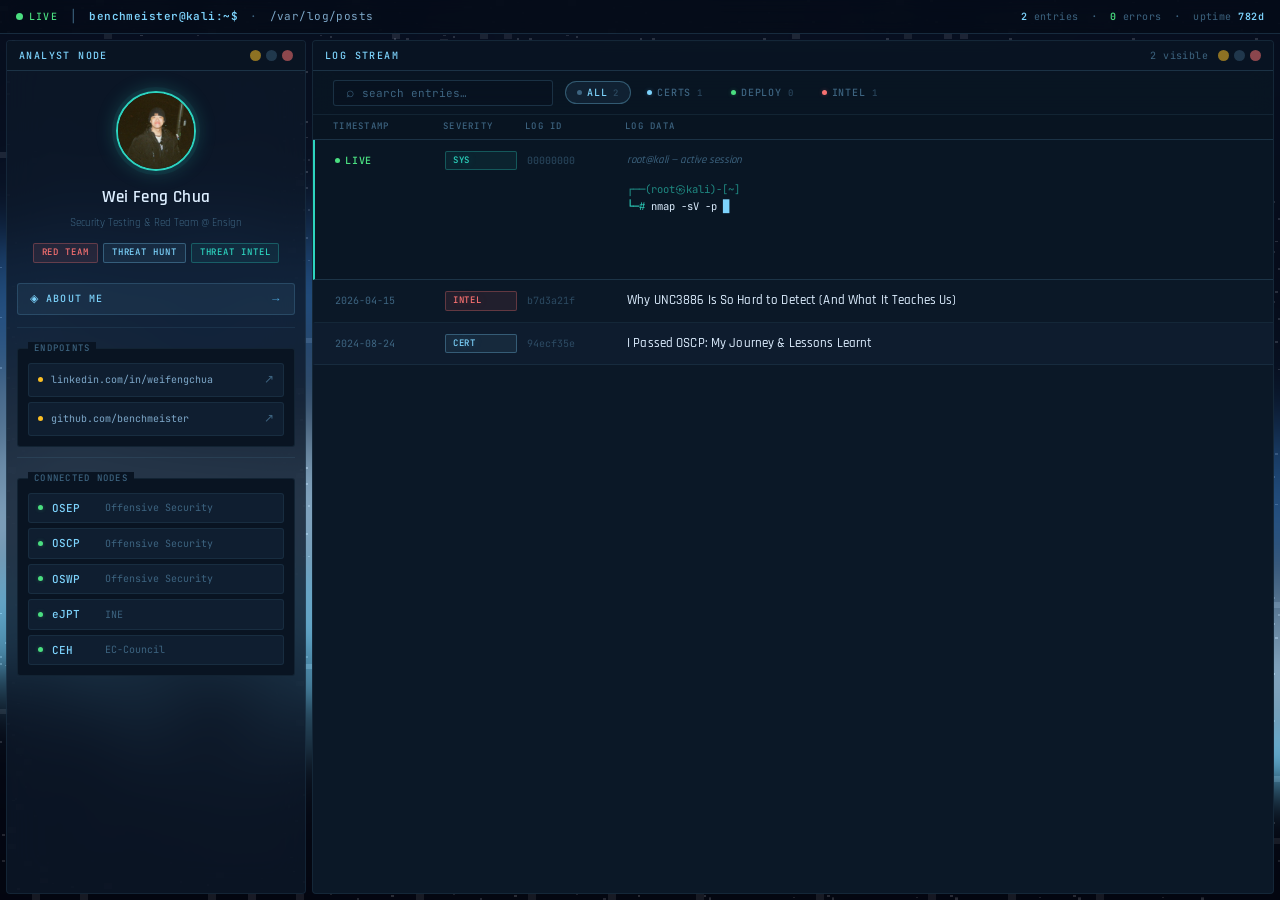
==== commit 45f33391: "Changed theme of website and layout" ====
--- a/index.html
+++ b/index.html
@@ -11,252 +11,239 @@
 </head>
 <body>
 
-    <!-- Top Bar -->
-    <header class="topbar">
-        <div class="topbar-left">
-            <span class="topbar-live">
-                <span class="topbar-dot"></span>
-                LIVE
-            </span>
-            <span class="topbar-sep">│</span>
-            <span class="topbar-host">benchmeister@kali:~$</span>
-            <span class="topbar-sep">·</span>
-            <span class="topbar-path">/var/log/posts</span>
-        </div>
-        <div class="topbar-right">
-            <span class="topbar-item"><span class="topbar-num">2</span> entries</span>
-            <span class="topbar-sep">·</span>
-            <span class="topbar-item"><span class="topbar-num ok">0</span> errors</span>
-            <span class="topbar-sep">·</span>
-            <span class="topbar-item">uptime <span class="topbar-num" id="uptime-val">—</span></span>
-        </div>
-    </header>
-
-    <!-- Three-panel workspace -->
-    <div class="workspace">
-
-        <!-- LEFT: Lens Panel -->
-        <aside class="panel panel-lens">
-            <div class="panel-header">
-                <span class="panel-title">STREAM FILTER</span>
+<canvas id="aurora-canvas"></canvas>
+
+<!-- ── Top Bar ──────────────────────────────────────────────── -->
+<header class="topbar">
+    <div class="topbar-left">
+        <span class="topbar-live"><span class="topbar-dot"></span>LIVE</span>
+        <span class="topbar-sep">│</span>
+        <span class="topbar-host">benchmeister@kali:~$</span>
+        <span class="topbar-sep">·</span>
+        <span class="topbar-path">/var/log/posts</span>
+    </div>
+    <div class="topbar-right">
+        <span class="topbar-item"><span class="topbar-num">2</span> entries</span>
+        <span class="topbar-sep">·</span>
+        <span class="topbar-item"><span class="topbar-num ok">0</span> errors</span>
+        <span class="topbar-sep">·</span>
+        <span class="topbar-item">uptime <span class="topbar-num" id="uptime-val">—</span></span>
+    </div>
+</header>
+
+<!-- ── Workspace ────────────────────────────────────────────── -->
+<div class="workspace">
+
+    <!-- ══ LEFT SIDEBAR ══════════════════════════════════════════ -->
+    <aside class="panel panel-sidebar">
+        <div class="panel-header">
+            <span class="panel-title">ANALYST NODE</span>
+            <div class="panel-ctrls">
+                <button class="panel-ctrl"></button>
+                <button class="panel-ctrl"></button>
+                <button class="panel-ctrl ctrl-close"></button>
+            </div>
+        </div>
+
+        <!-- Profile ─────────────────────────────────────────── -->
+        <div class="profile-avatar-wrap">
+            <div class="profile-frame">
+                <img src="images/profilepic.jpeg" class="profile-photo" alt="Wei Feng Chua">
+            </div>
+        </div>
+
+        <div class="profile-id">
+            <h2 class="profile-name">Wei Feng Chua</h2>
+            <div class="profile-role">Security Testing & Red Team @ Ensign</div>
+            <div class="profile-tags">
+                <span class="profile-tag tag-red">RED TEAM</span>
+                <span class="profile-tag tag-blue">THREAT HUNT</span>
+                <span class="profile-tag tag-cyan">THREAT INTEL</span>
+            </div>
+        </div>
+
+        <!-- About Me button ──────────────────────────────────── -->
+        <div class="sidebar-nav">
+            <button class="sidebar-nav-btn" id="about-me-btn">
+                <span class="sidebar-nav-icon">◈</span>
+                <span class="sidebar-nav-label">ABOUT ME</span>
+                <span class="sidebar-nav-arrow">→</span>
+            </button>
+        </div>
+
+        <div class="sidebar-rule"></div>
+
+        <!-- Endpoints ───────────────────────────────────────── -->
+        <div class="profile-block">
+            <div class="profile-block-label">ENDPOINTS</div>
+            <div class="endpoint-list">
+                <a href="https://www.linkedin.com/in/weifengchua/" target="_blank" class="endpoint-item">
+                    <span class="endpoint-dot"></span>
+                    <span class="endpoint-text">linkedin.com/in/weifengchua</span>
+                    <span class="endpoint-arrow">↗</span>
+                </a>
+                <a href="https://github.com/benchmeister" target="_blank" class="endpoint-item">
+                    <span class="endpoint-dot"></span>
+                    <span class="endpoint-text">github.com/benchmeister</span>
+                    <span class="endpoint-arrow">↗</span>
+                </a>
+            </div>
+        </div>
+
+        <div class="sidebar-rule"></div>
+
+        <!-- Certifications ──────────────────────────────────── -->
+        <div class="profile-block" style="margin-bottom: 12px;">
+            <div class="profile-block-label">CONNECTED NODES</div>
+            <div class="peer-list">
+                <div class="peer-item">
+                    <span class="peer-dot"></span>
+                    <span class="peer-id">OSEP</span>
+                    <span class="peer-desc">Offensive Security</span>
+                </div>
+                <div class="peer-item">
+                    <span class="peer-dot"></span>
+                    <span class="peer-id">OSCP</span>
+                    <span class="peer-desc">Offensive Security</span>
+                </div>
+                <div class="peer-item">
+                    <span class="peer-dot"></span>
+                    <span class="peer-id">OSWP</span>
+                    <span class="peer-desc">Offensive Security</span>
+                </div>
+                <div class="peer-item">
+                    <span class="peer-dot"></span>
+                    <span class="peer-id">eJPT</span>
+                    <span class="peer-desc">INE</span>
+                </div>
+                <div class="peer-item">
+                    <span class="peer-dot"></span>
+                    <span class="peer-id">CEH</span>
+                    <span class="peer-desc">EC-Council</span>
+                </div>
+            </div>
+        </div>
+
+    </aside>
+
+    <!-- ══ MAIN FEED ═════════════════════════════════════════════ -->
+    <main class="panel panel-feed" id="panel-feed">
+        <div class="panel-header">
+            <span class="panel-title">LOG STREAM</span>
+            <div class="feed-hdr-right">
+                <span class="feed-counter"><span id="visible-count">2</span> visible</span>
                 <div class="panel-ctrls">
-                    <button class="panel-ctrl">_</button>
-                    <button class="panel-ctrl">□</button>
-                    <button class="panel-ctrl ctrl-close">×</button>
-                </div>
-            </div>
-
-            <div class="lens-search">
-                <span class="lens-search-icon">⌕</span>
-                <input type="text" id="stream-search" class="lens-input" placeholder="filter entries…">
-            </div>
-
-            <div class="lens-label">CATEGORY</div>
-            <div class="lens-list" id="lens-list">
-                <button class="lens-btn active" data-filter="all">
-                    <span class="lens-dot dot-all"></span>
-                    <span class="lens-name">ALL</span>
-                    <span class="lens-count" id="count-all">2</span>
-                </button>
-                <button class="lens-btn" data-filter="certs">
-                    <span class="lens-dot dot-certs"></span>
-                    <span class="lens-name">CERTS</span>
-                    <span class="lens-count" id="count-certs">1</span>
-                </button>
-                <button class="lens-btn" data-filter="deploy">
-                    <span class="lens-dot dot-deploy"></span>
-                    <span class="lens-name">DEPLOY</span>
-                    <span class="lens-count" id="count-deploy">0</span>
-                </button>
-                <button class="lens-btn" data-filter="ti">
-                    <span class="lens-dot dot-ti"></span>
-                    <span class="lens-name">THREAT INTEL</span>
-                    <span class="lens-count" id="count-ti">1</span>
-                </button>
-            </div>
-
-            <div class="lens-divider"></div>
-
-            <div class="lens-label">STATS</div>
-            <div class="lens-stats">
-                <div class="lens-stat">
-                    <div class="lens-stat-val">2</div>
-                    <div class="lens-stat-label">TOTAL</div>
-                </div>
-                <div class="lens-stat">
-                    <div class="lens-stat-val" id="stat-latest">—</div>
-                    <div class="lens-stat-label">LATEST</div>
-                </div>
-            </div>
-            <div class="lens-divider"></div>
-
-            <!-- Fake terminal -->
-            <div class="term-widget">
-                <div class="term-titlebar">
-                    <span class="term-trafficlight tl-red"></span>
-                    <span class="term-trafficlight tl-yellow"></span>
-                    <span class="term-trafficlight tl-green"></span>
-                    <span class="term-titlebar-label">root@kali — bash</span>
-                </div>
-                <div class="term-body" id="term-body"></div>
-            </div>
-
-        </aside>
-
-        <!-- CENTER: Feed Panel -->
-        <main class="panel panel-feed" id="panel-feed">
-            <div class="panel-header">
-                <span class="panel-title">LOG STREAM</span>
-                <div class="feed-hdr-right">
-                    <span class="feed-counter"><span id="visible-count">1</span> visible</span>
-                    <div class="panel-ctrls">
-                        <button class="panel-ctrl">_</button>
-                        <button class="panel-ctrl">□</button>
-                        <button class="panel-ctrl ctrl-close">×</button>
-                    </div>
-                </div>
-            </div>
-
-            <!-- Index view -->
-            <div id="index-view">
-                <div class="feed-intro">
-                    <p class="feed-lead">First time committing research to disk — no more procrastination.</p>
-                    <p class="feed-sub">Covering CTF writeups, offensive security, certs, and the occasional deep dive. Scroll the stream or filter by category.</p>
-                </div>
-
-                <div class="feed-cols">
-                    <span class="col-ts">TIMESTAMP</span>
-                    <span class="col-sev">SEVERITY</span>
-                    <span class="col-hash">LOG ID</span>
-                    <span class="col-msg">LOG DATA</span>
-                </div>
-
-                <div class="feed-list" id="feed-list">
-
-                    <div class="feed-entry" data-post="post-2" data-category="ti">
-                        <div class="feed-row">
-                            <span class="feed-ts">2026-04-15</span>
-                            <span class="feed-sev sev-ti">INTEL</span>
-                            <span class="feed-id">b7d3a21f</span>
-                            <span class="feed-msg">Why UNC3886 Is So Hard to Detect (And What It Teaches Us)</span>
+                    <button class="panel-ctrl"></button>
+                    <button class="panel-ctrl"></button>
+                    <button class="panel-ctrl ctrl-close"></button>
+                </div>
+            </div>
+        </div>
+
+        <!-- Index view ────────────────────────────────────────── -->
+        <div id="index-view">
+
+            <!-- Filter bar -->
+            <div class="feed-filter-bar">
+                <div class="feed-filter-search">
+                    <span class="feed-search-icon">⌕</span>
+                    <input type="text" id="stream-search" class="feed-search-input" placeholder="search entries…">
+                </div>
+                <div class="feed-filter-cats">
+                    <button class="lens-btn active" data-filter="all">
+                        <span class="lens-dot dot-all"></span>ALL<span class="lens-count">2</span>
+                    </button>
+                    <button class="lens-btn" data-filter="certs">
+                        <span class="lens-dot dot-certs"></span>CERTS<span class="lens-count">1</span>
+                    </button>
+                    <button class="lens-btn" data-filter="deploy">
+                        <span class="lens-dot dot-deploy"></span>DEPLOY<span class="lens-count">0</span>
+                    </button>
+                    <button class="lens-btn" data-filter="ti">
+                        <span class="lens-dot dot-ti"></span>INTEL<span class="lens-count">1</span>
+                    </button>
+                </div>
+            </div>
+
+            <div class="feed-cols">
+                <span>TIMESTAMP</span>
+                <span>SEVERITY</span>
+                <span>LOG ID</span>
+                <span>LOG DATA</span>
+            </div>
+
+            <!-- Live terminal entry -->
+            <div class="feed-live-entry">
+                <div class="feed-row feed-live-row">
+                    <span class="feed-ts feed-live-ts"><span class="feed-live-dot"></span>LIVE</span>
+                    <span class="feed-sev sev-live">SYS</span>
+                    <span class="feed-id">00000000</span>
+                    <span class="feed-msg feed-live-label">root@kali — active session</span>
+                </div>
+                <div class="feed-live-output">
+                    <div id="term-body"></div>
+                </div>
+            </div>
+
+            <div class="feed-list" id="feed-list">
+
+                <div class="feed-entry" data-post="post-2" data-category="ti">
+                    <div class="feed-row">
+                        <span class="feed-ts">2026-04-15</span>
+                        <span class="feed-sev sev-ti">INTEL</span>
+                        <span class="feed-id">b7d3a21f</span>
+                        <span class="feed-msg">Why UNC3886 Is So Hard to Detect (And What It Teaches Us)</span>
+                    </div>
+                    <div class="feed-expand">
+                        <div class="feed-expand-body">
+                            <p class="feed-summary">AI-assisted threat intel deep dive on UNC3886 — hypervisor implants, CVE chaining from FortiOS to ESXi, and C2 via GitHub &amp; Google Drive.</p>
+                            <a href="posts/post-2.html" class="feed-read">→ READ ENTRY</a>
                         </div>
-                        <div class="feed-expand">
-                            <div class="feed-expand-body">
-                                <p class="feed-summary">AI-assisted threat intel deep dive on UNC3886 — hypervisor implants, CVE chaining from FortiOS to ESXi, and C2 via GitHub &amp; Google Drive.</p>
-                                <a href="posts/post-2.html" class="feed-read">→ READ ENTRY</a>
-                            </div>
+                    </div>
+                </div>
+
+                <div class="feed-entry" data-post="post-1" data-category="certs">
+                    <div class="feed-row">
+                        <span class="feed-ts">2024-08-24</span>
+                        <span class="feed-sev sev-certs">CERT</span>
+                        <span class="feed-id">94ecf35e</span>
+                        <span class="feed-msg">I Passed OSCP: My Journey &amp; Lessons Learnt</span>
+                    </div>
+                    <div class="feed-expand">
+                        <div class="feed-expand-body">
+                            <p class="feed-summary">Passed OSCP with 70 points — AD set + 1 standalone. Covering methodology, tools like Ligolo &amp; ConPtyShell, and key principles.</p>
+                            <a href="posts/post-1.html" class="feed-read">→ READ ENTRY</a>
                         </div>
                     </div>
-
-                    <div class="feed-entry" data-post="post-1" data-category="certs">
-                        <div class="feed-row">
-                            <span class="feed-ts">2024-08-24</span>
-                            <span class="feed-sev sev-certs">CERT</span>
-                            <span class="feed-id">94ecf35e</span>
-                            <span class="feed-msg">I Passed OSCP: My Journey &amp; Lessons Learnt</span>
-                        </div>
-                        <div class="feed-expand">
-                            <div class="feed-expand-body">
-                                <p class="feed-summary">Passed OSCP with 70 points — AD set + 1 standalone. Covering methodology, tools like Ligolo &amp; ConPtyShell, and key principles.</p>
-                                <a href="posts/post-1.html" class="feed-read">→ READ ENTRY</a>
-                            </div>
-                        </div>
-                    </div>
-
-                </div>
-            </div>
-
-            <!-- Post view (hidden by default) -->
-            <div id="post-view" style="display:none;">
-                <button class="back-btn" id="back-to-index">← back to stream</button>
-                <div id="post-content-container"></div>
-            </div>
-        </main>
-
-        <!-- RIGHT: Profile Panel -->
-        <aside class="panel panel-profile">
-            <div class="panel-header">
-                <span class="panel-title">NODE INFO</span>
-                <div class="panel-ctrls">
-                    <button class="panel-ctrl">_</button>
-                    <button class="panel-ctrl">□</button>
-                    <button class="panel-ctrl ctrl-close">×</button>
-                </div>
-            </div>
-
-            <div class="profile-avatar-wrap">
-                <div class="profile-frame">
-                    <img src="images/profilepic.jpeg" class="profile-photo">
-                    <div class="profile-ring"></div>
-                </div>
-            </div>
-
-            <div class="profile-id">
-                <h2 class="profile-name">Wei Feng Chua</h2>
-                <div class="profile-role">Security Testing & Red Team @ Ensign Infosecurity</div>
-                <div class="profile-tags">
-                    <span class="profile-tag tag-red">RED TEAM</span>
-                    <span class="profile-tag tag-blue">THREAT HUNT</span>
-                    <span class="profile-tag tag-cyan">THREAT INTEL</span>
-                </div>
-            </div>
-
-            <div class="profile-bio">
-                <p>Hey everyone! I'm a Y2 Information Security currently studying in SIT, and interning at Ensign.</p>
-                <p>Part of N0H4TS &amp; the previous CYBERH4TS Vice President.</p>
-            </div>
-
-            <div class="profile-block">
-                <div class="profile-block-label">ENDPOINTS</div>
-                <div class="endpoint-list">
-                    <a href="https://www.linkedin.com/in/weifengchua/" target="_blank" class="endpoint-item">
-                        <span class="endpoint-dot"></span>
-                        <span class="endpoint-text">linkedin.com/in/weifengchua</span>
-                        <span class="endpoint-arrow">↗</span>
-                    </a>
-                    <a href="https://github.com/benchmeister" target="_blank" class="endpoint-item">
-                        <span class="endpoint-dot"></span>
-                        <span class="endpoint-text">github.com/benchmeister</span>
-                        <span class="endpoint-arrow">↗</span>
-                    </a>
-                </div>
-            </div>
-
-            <div class="profile-block">
-                <div class="profile-block-label">CONNECTED NODES</div>
-                <div class="peer-list">
-                    <div class="peer-item">
-                        <span class="peer-dot"></span>
-                        <span class="peer-id">OSEP</span>
-                        <span class="peer-desc">Offensive Security</span>
-                    </div>
-                    <div class="peer-item">
-                        <span class="peer-dot"></span>
-                        <span class="peer-id">OSCP</span>
-                        <span class="peer-desc">Offensive Security</span>
-                    </div>
-                    <div class="peer-item">
-                        <span class="peer-dot"></span>
-                        <span class="peer-id">OSWP</span>
-                        <span class="peer-desc">Offensive Security</span>
-                    </div>
-                    <div class="peer-item">
-                        <span class="peer-dot"></span>
-                        <span class="peer-id">eJPT</span>
-                        <span class="peer-desc">INE</span>
-                    </div>
-                    <div class="peer-item">
-                        <span class="peer-dot"></span>
-                        <span class="peer-id">CEH</span>
-                        <span class="peer-desc">EC-Council</span>
-                    </div>
-                </div>
-            </div>
-        </aside>
-
-    </div><!-- /workspace -->
-
-    <script src="posts.js"></script>
-    <script src="script.js"></script>
+                </div>
+
+            </div>
+        </div><!-- /index-view -->
+
+        <!-- Post / About view (hidden by default) -->
+        <div id="post-view" style="display:none;">
+            <button class="back-btn" id="back-to-index">← back to stream</button>
+            <div id="post-content-container"></div>
+        </div>
+
+    </main>
+
+</div><!-- /workspace -->
+
+<!-- Floating back button -->
+<button class="back-btn-float" style="display:none;">← back to stream</button>
+
+<script src="posts.js"></script>
+<script src="script.js"></script>
+<script src="shaders.js"></script>
+<script src="toc.js"></script>
+<script>
+    // ── About Me button ────────────────────────────────────────────
+    document.getElementById('about-me-btn').addEventListener('click', () => {
+        if (typeof loadPost === 'function') {
+            loadPost('about.html');
+        }
+    });
+</script>
 </body>
 </html>
--- a/styles.css
+++ b/styles.css
@@ -1,59 +1,64 @@
-/* ─── Design System — Windows 2000 theme ─────────────────────── */
+/* ─── Design System — Arctic Intel ───────────────────────────── */
 :root {
-    --bg-deep:       #008080;
-    --bg-panel:      #d4d0c8;
-    --bg-panel-alt:  #c0bdb5;
-    --bg-row:        #ffffff;
-    --bg-row-hover:  #000080;
-    --border:        #808080;
-    --border-hi:     #000080;
-    --text-primary:  #000000;
-    --text-muted:    #222222;
-    --text-dim:      #6b6b6b;
-
-    /* Primary — Windows blue */
-    --amber:         #000080;
-    --amber-soft:    rgba(0,0,128,0.09);
-    --amber-glow:    rgba(0,0,128,0.25);
-
-    /* Section headings */
-    --blue:          #000080;
-    --blue-soft:     rgba(0,0,128,0.09);
-
-    /* Code highlight */
-    --purple:        #800080;
-    --purple-soft:   rgba(128,0,128,0.09);
-
-    /* Success / online green */
-    --emerald:       #008000;
-    --emerald-soft:  rgba(0,128,0,0.09);
-
-    /* Threat intel / warning */
-    --red:           #cc0000;
-    --red-soft:      rgba(204,0,0,0.09);
-
-    /* Accent teal */
-    --cyan:          #008080;
-    --cyan-soft:     rgba(0,128,128,0.09);
-
-    --font-ui:   Arial, 'Tahoma', 'Segoe UI', sans-serif;
+    /* Backgrounds */
+    --bg-base:       #07101f;
+    --bg-panel:      #0d1929;
+    --bg-panel-alt:  #091422;
+    --bg-surface:    #0f1e30;
+    --bg-row:        #0b1827;
+    --bg-row-alt:    #0e1c2e;
+    --bg-row-hover:  #132438;
+
+    /* Borders */
+    --border:        rgba(125,211,252,0.08);
+    --border-mid:    rgba(125,211,252,0.16);
+    --border-hi:     rgba(125,211,252,0.32);
+
+    /* Accent — Ice Blue (primary) */
+    --ice:           #7dd3fc;
+    --ice-dim:       #4a9fd4;
+    --ice-soft:      rgba(125,211,252,0.07);
+    --ice-glow:      rgba(125,211,252,0.28);
+
+    /* Accent — Teal (secondary) */
+    --teal:          #2dd4bf;
+    --teal-dim:      #1a9e8c;
+    --teal-soft:     rgba(45,212,191,0.07);
+    --teal-glow:     rgba(45,212,191,0.28);
+
+    /* Semantic colours */
+    --amber:         #fbbf24;
+    --amber-soft:    rgba(251,191,36,0.09);
+    --amber-glow:    rgba(251,191,36,0.28);
+
+    --red:           #f87171;
+    --red-soft:      rgba(248,113,113,0.09);
+    --red-glow:      rgba(248,113,113,0.28);
+
+    --green:         #4ade80;
+    --green-soft:    rgba(74,222,128,0.09);
+    --green-glow:    rgba(74,222,128,0.28);
+
+    --purple:        #a78bfa;
+    --purple-soft:   rgba(167,139,250,0.09);
+
+    /* Text */
+    --text-primary:  #ddeeff;
+    --text-muted:    #7ea8c9;
+    --text-dim:      #3d6480;
+
+    /* Fonts */
+    --font-ui:   'Rajdhani', 'Segoe UI', sans-serif;
     --font-mono: 'JetBrains Mono', 'Courier New', monospace;
-
-    /* Win2000 3-D helpers */
-    --raised: inset -1px -1px #0a0a0a, inset 1px 1px #ffffff,
-              inset -2px -2px #808080, inset 2px 2px #dfdfdf;
-    --sunken: inset -1px -1px #ffffff, inset 1px 1px #0a0a0a,
-              inset -2px -2px #dfdfdf, inset 2px 2px #808080;
 }
 
 /* ─── Reset ─────────────────────────────────────────────────── */
 *, *::before, *::after { box-sizing: border-box; margin: 0; padding: 0; }
-
 html { height: 100%; }
 
 body {
     font-family: var(--font-ui);
-    background: var(--bg-deep);
+    background: var(--bg-base);
     color: var(--text-primary);
     height: 100vh;
     display: flex;
@@ -61,332 +66,403 @@
     overflow: hidden;
     font-size: 13px;
     line-height: 1.5;
-}
-
-/* ─── Top Bar  (Windows title bar) ──────────────────────────── */
+    padding-bottom: 0;
+}
+
+/* ─── Aurora Canvas ──────────────────────────────────────────── */
+#aurora-canvas {
+    position: fixed;
+    inset: 0;
+    width: 100%;
+    height: 100%;
+    z-index: 0;
+    pointer-events: none;
+    display: block;
+}
+
+/* (aurora switcher removed — Glacial Drift is fixed) */
+
+/* ─── Keyframes ──────────────────────────────────────────────── */
+@keyframes pulse-green {
+    0%, 100% { opacity: 1;   box-shadow: 0 0 5px var(--green-glow); }
+    50%       { opacity: 0.5; box-shadow: 0 0 2px var(--green-glow); }
+}
+
+@keyframes pulse-amber {
+    0%, 100% { opacity: 1;   }
+    50%       { opacity: 0.4; }
+}
+
+@keyframes blink-teal {
+    0%, 100% { opacity: 1; }
+    50%       { opacity: 0.15; }
+}
+
+@keyframes blink {
+    0%, 100% { opacity: 1; }
+    50%       { opacity: 0; }
+}
+
+@keyframes fadeIn {
+    from { opacity: 0; }
+    to   { opacity: 1; }
+}
+
+@keyframes entryIn {
+    from { opacity: 0; transform: translateX(-10px); }
+    to   { opacity: 1; transform: translateX(0); }
+}
+
+@keyframes panelGlow {
+    0%, 100% { opacity: 0.4; }
+    50%       { opacity: 0.8; }
+}
+
+/* ─── Top Bar ────────────────────────────────────────────────── */
 .topbar {
     display: flex;
     align-items: center;
     justify-content: space-between;
-    height: 26px;
-    padding: 0 6px;
-    background: linear-gradient(to right, #000080, #1084d0);
-    flex-shrink: 0;
-    font-family: var(--font-ui);
-    font-size: 12px;
-    font-weight: bold;
-    color: #ffffff;
-    letter-spacing: 0.02em;
+    height: 34px;
+    padding: 0 16px;
+    background: rgba(5,12,24,0.88);
+    backdrop-filter: blur(14px);
+    -webkit-backdrop-filter: blur(14px);
+    border-bottom: 1px solid var(--border-mid);
+    flex-shrink: 0;
+    font-family: var(--font-mono);
+    font-size: 11px;
+    color: var(--text-muted);
+    letter-spacing: 0.04em;
     user-select: none;
+    position: relative;
+    z-index: 100;
 }
 
 .topbar-left,
 .topbar-right {
     display: flex;
     align-items: center;
-    gap: 8px;
+    gap: 12px;
 }
 
 .topbar-live {
     display: flex;
     align-items: center;
-    gap: 5px;
-    color: #ffffff;
-    font-size: 11px;
-    font-weight: bold;
+    gap: 6px;
+    color: var(--green);
+    font-size: 10px;
+    font-weight: 500;
+    letter-spacing: 0.12em;
 }
 
 .topbar-dot {
-    width: 6px;
-    height: 6px;
+    width: 7px;
+    height: 7px;
     border-radius: 50%;
-    background: #00ff00;
-    box-shadow: 0 0 4px #00ff00;
+    background: var(--green);
     animation: pulse-green 2s ease-in-out infinite;
-}
-
-@keyframes pulse-green {
-    0%, 100% { opacity: 1; }
-    50%       { opacity: 0.4; }
-}
-
-@keyframes pulse-amber {
-    0%, 100% { opacity: 1; }
-    50%       { opacity: 0.45; }
-}
-
-@keyframes blink-orange {
-    0%, 100% { opacity: 1; }
-    50%       { opacity: 0.12; }
-}
-
-.topbar-sep  { color: rgba(255,255,255,0.4); }
-.topbar-host { color: #ffff00; font-weight: bold; }
-.topbar-path { color: rgba(255,255,255,0.85); }
-.topbar-item { color: rgba(255,255,255,0.85); font-size: 11px; }
-.topbar-num  { color: #ffffff; font-weight: bold; }
-.topbar-num.ok { color: #00ff80; }
+    flex-shrink: 0;
+}
+
+.topbar-sep  { color: var(--text-dim); }
+.topbar-host { color: var(--ice); font-weight: 600; }
+.topbar-path { color: var(--text-muted); }
+.topbar-item { color: var(--text-dim); font-size: 10px; }
+.topbar-num  { color: var(--ice); font-weight: 600; }
+.topbar-num.ok { color: var(--green); }
 
 /* ─── Workspace ──────────────────────────────────────────────── */
 .workspace {
     display: grid;
-    grid-template-columns: 220px 1fr 280px;
+    grid-template-columns: 300px 1fr;
     flex: 1;
     overflow: hidden;
-    gap: 4px;
-    padding: 4px;
-    animation: fadeIn 0.3s ease-out;
-}
-
-@keyframes fadeIn {
-    from { opacity: 0; }
-    to   { opacity: 1; }
-}
-
-/* ─── Panel Base  (Windows dialog box) ──────────────────────── */
+    gap: 6px;
+    padding: 6px;
+    animation: fadeIn 0.4s ease-out;
+    position: relative;
+    z-index: 1;
+}
+
+/* ─── Panel Base ─────────────────────────────────────────────── */
 .panel {
     display: flex;
     flex-direction: column;
+    background: rgba(13,25,41,0.78);
+    backdrop-filter: blur(18px);
+    -webkit-backdrop-filter: blur(18px);
+    overflow: hidden;
+    border: 1px solid var(--border);
+    border-radius: 4px;
+    position: relative;
+}
+
+/* ─── Sidebar Panel ──────────────────────────────────────────── */
+.panel-sidebar {
+    overflow-y: auto;
+    overflow-x: hidden;
+}
+
+/* Top-edge shimmer */
+.panel::before {
+    content: '';
+    position: absolute;
+    top: 0; left: 10%; right: 10%;
+    height: 1px;
+    background: linear-gradient(90deg, transparent, var(--ice-glow), transparent);
+    animation: panelGlow 4s ease-in-out infinite;
+    pointer-events: none;
+    z-index: 1;
+}
+
+.panel-header {
+    display: flex;
+    align-items: center;
+    justify-content: space-between;
+    padding: 0 12px;
+    background: var(--bg-panel-alt);
+    border-bottom: 1px solid var(--border-mid);
+    flex-shrink: 0;
+    height: 30px;
+    position: relative;
+    z-index: 2;
+}
+
+.panel-title {
+    font-family: var(--font-mono);
+    font-size: 10px;
+    font-weight: 500;
+    letter-spacing: 0.14em;
+    color: var(--ice);
+    text-transform: uppercase;
+}
+
+/* macOS-style traffic lights */
+.panel-ctrls {
+    display: flex;
+    gap: 5px;
+    flex-shrink: 0;
+}
+
+.panel-ctrl {
+    width: 11px;
+    height: 11px;
+    border-radius: 50%;
+    border: none;
+    cursor: default;
+    font-size: 0;
+    background: var(--text-dim);
+    opacity: 0.45;
+    transition: opacity 0.15s;
+    flex-shrink: 0;
+}
+
+.panel-ctrl:last-child  { background: var(--red);   opacity: 0.55; }
+.panel-ctrl:first-child { background: var(--amber);  opacity: 0.55; }
+.panel-ctrls:hover .panel-ctrl { opacity: 0.85; }
+
+/* ─── Sidebar section helpers ────────────────────────────────── */
+.sidebar-rule {
+    height: 1px;
+    background: var(--border);
+    margin: 10px 10px;
+    flex-shrink: 0;
+}
+
+.sidebar-section-label {
+    font-family: var(--font-mono);
+    font-size: 9px;
+    font-weight: 500;
+    letter-spacing: 0.16em;
+    color: var(--text-dim);
+    padding: 6px 12px 2px;
+    text-transform: uppercase;
+}
+
+/* ─── Category filter dots (shared) ─────────────────────────── */
+.lens-dot {
+    width: 5px;
+    height: 5px;
+    border-radius: 50%;
+    flex-shrink: 0;
+}
+
+.dot-all    { background: var(--text-dim); }
+.dot-certs  { background: var(--ice);   box-shadow: 0 0 4px var(--ice-glow);   }
+.dot-deploy { background: var(--green); box-shadow: 0 0 4px var(--green-glow); }
+.dot-ti     { background: var(--red);   box-shadow: 0 0 4px var(--red-glow);   }
+
+.lens-count {
+    font-family: var(--font-mono);
+    font-size: 9px;
+    color: var(--text-dim);
+}
+
+/* ─── Feed Panel ─────────────────────────────────────────────── */
+.panel-feed {
+    background: var(--bg-row);
+    overflow-y: auto;
+}
+
+.panel-feed .panel-header {
+    position: sticky;
+    top: 0;
+    z-index: 11;
+    background: rgba(9,20,34,0.92);
+    backdrop-filter: blur(14px);
+    -webkit-backdrop-filter: blur(14px);
+}
+
+.feed-hdr-right { display: flex; align-items: center; gap: 10px; }
+
+.feed-counter {
+    font-family: var(--font-mono);
+    font-size: 10px;
+    color: var(--text-dim);
+    letter-spacing: 0.04em;
+}
+
+.feed-intro {
+    padding: 16px 20px 14px;
+    border-bottom: 1px solid var(--border);
     background: var(--bg-panel);
-    overflow: hidden;
-    box-shadow: var(--raised);
-    border: none;
-}
-
-.panel:last-child { border-right: none; border-left: none; }
-
-.panel-header {
-    display: flex;
-    align-items: center;
-    justify-content: space-between;
-    padding: 3px 8px;
-    background: linear-gradient(to right, #000080, #1084d0);
-    color: #ffffff;
-    flex-shrink: 0;
-    height: 24px;
-}
-
-.panel-title {
+}
+
+.feed-lead {
     font-family: var(--font-ui);
-    font-size: 11px;
-    font-weight: bold;
-    letter-spacing: 0.04em;
-    color: #ffffff;
-}
-
-.panel-icon { color: rgba(255,255,255,0.7); font-size: 14px; }
-
-/* Win2000 title-bar control buttons */
-.panel-ctrls {
-    display: flex;
-    gap: 2px;
-    flex-shrink: 0;
-}
-.panel-ctrl {
-    width: 16px;
-    height: 14px;
-    background: #d4d0c8;
-    box-shadow: inset -1px -1px #0a0a0a, inset 1px 1px #ffffff,
-                inset -2px -2px #808080, inset 2px 2px #dfdfdf;
-    border: none;
-    display: flex;
-    align-items: center;
-    justify-content: center;
-    font-size: 9px;
-    font-family: Arial;
-    font-weight: bold;
-    color: #000000;
-    cursor: default;
-    flex-shrink: 0;
-    line-height: 1;
-    padding: 0;
-    user-select: none;
-}
-.panel-ctrl:active { box-shadow: var(--sunken); }
-.panel-ctrl.ctrl-close:hover { background: #cc0000; color: #ffffff; }
-
-/* ─── Lens Panel ─────────────────────────────────────────────── */
-.panel-lens { overflow-y: auto; }
-
-.lens-search {
-    display: flex;
-    align-items: center;
-    gap: 6px;
-    padding: 8px 10px;
+    font-size: 14px;
+    font-weight: 600;
+    color: var(--text-primary);
+    margin-bottom: 5px;
+    letter-spacing: 0.02em;
+}
+
+.feed-sub {
+    font-family: var(--font-ui);
+    font-size: 12px;
+    color: var(--text-dim);
+    line-height: 1.6;
+}
+
+/* ─── Feed Filter Bar ────────────────────────────────────────── */
+.feed-filter-bar {
+    display: flex;
+    align-items: center;
+    gap: 12px;
+    padding: 8px 20px;
     border-bottom: 1px solid var(--border);
-    background: #ffffff;
-    box-shadow: var(--sunken);
-    margin: 6px 8px;
-}
-
-.lens-search-icon { color: var(--text-dim); font-size: 14px; flex-shrink: 0; }
-
-.lens-input {
+    background: rgba(9,20,34,0.75);
+    backdrop-filter: blur(10px);
+    -webkit-backdrop-filter: blur(10px);
+    position: sticky;
+    top: 30px;
+    z-index: 10;
+    min-height: 44px;
+}
+
+.feed-filter-search {
+    display: flex;
+    align-items: center;
+    gap: 8px;
+    padding: 5px 12px;
+    border: 1px solid var(--border-mid);
+    border-radius: 3px;
+    background: rgba(7,16,31,0.5);
+    transition: border-color 0.2s, box-shadow 0.2s;
+    width: 220px;
+    flex-shrink: 0;
+}
+
+.feed-filter-search:focus-within {
+    border-color: var(--border-hi);
+    box-shadow: 0 0 0 3px var(--ice-soft);
+}
+
+.feed-search-icon { color: var(--text-dim); font-size: 14px; flex-shrink: 0; line-height: 1; }
+
+.feed-search-input {
     background: transparent;
     border: none;
     outline: none;
     color: var(--text-primary);
-    font-family: var(--font-ui);
-    font-size: 12px;
+    font-family: var(--font-mono);
+    font-size: 11px;
     width: 100%;
-}
-
-.lens-input::placeholder { color: var(--text-dim); }
-
-.lens-label {
-    font-family: var(--font-ui);
-    font-size: 10px;
-    font-weight: bold;
-    letter-spacing: 0.1em;
-    color: var(--text-dim);
-    padding: 10px 10px 4px;
-}
-
-.lens-list {
-    display: flex;
-    flex-direction: column;
-    padding: 0 6px 6px;
-}
-
-.lens-btn {
-    display: flex;
-    align-items: center;
-    gap: 8px;
-    padding: 4px 6px;
+    min-width: 0;
+}
+
+.feed-search-input::placeholder { color: var(--text-dim); }
+
+/* Horizontal category pill row */
+.feed-filter-cats {
+    display: flex;
+    align-items: center;
+    gap: 4px;
+    flex-shrink: 0;
+}
+
+.feed-filter-cats .lens-btn {
+    display: inline-flex;
+    align-items: center;
+    gap: 5px;
+    padding: 4px 11px;
+    border-radius: 20px;
+    font-family: var(--font-mono);
+    font-size: 10px;
+    font-weight: 500;
+    letter-spacing: 0.08em;
+    white-space: nowrap;
+    flex-direction: row;
+    width: auto;
+    color: var(--text-dim);
+    border: 1px solid transparent;
     background: transparent;
-    border: 1px solid transparent;
-    border-radius: 0;
     cursor: pointer;
-    transition: background 0.1s;
-    width: 100%;
-    text-align: left;
-    font-family: var(--font-ui);
-}
-
-.lens-btn:hover  { background: #e8e8e0; }
-.lens-btn.active {
-    background: var(--bg-row-hover);
-    border: 1px dotted rgba(255,255,255,0.6);
-}
-.lens-btn.active .lens-name { color: #ffffff; }
-.lens-btn.active .lens-count { color: rgba(255,255,255,0.8); }
-
-.lens-dot {
-    width: 7px;
-    height: 7px;
-    border-radius: 50%;
-    flex-shrink: 0;
-}
-
-.dot-all    { background: var(--text-dim); }
-.dot-certs  { background: #000080; }
-.dot-deploy { background: #008000; }
-.dot-ti     { background: #cc0000; }
-
-.lens-name {
-    font-family: var(--font-ui);
-    font-size: 12px;
-    font-weight: normal;
-    color: var(--text-primary);
-    flex: 1;
-}
-
-.lens-count {
-    font-family: var(--font-mono);
-    font-size: 11px;
-    color: var(--text-dim);
-}
-
-.lens-divider {
-    height: 1px;
-    background: var(--border);
-    margin: 6px 8px;
-}
-
-.lens-stats {
-    display: grid;
-    grid-template-columns: 1fr 1fr;
-    gap: 6px;
-    padding: 8px 10px;
-}
-
-.lens-stat {
-    background: var(--bg-panel);
-    box-shadow: var(--sunken);
-    padding: 8px 8px 6px;
-    text-align: center;
-}
-
-.lens-stat-val {
-    font-family: var(--font-ui);
-    font-size: 20px;
-    font-weight: bold;
-    color: var(--blue);
-    line-height: 1.2;
-}
-
-.lens-stat-label {
-    font-family: var(--font-ui);
+    transition: all 0.15s;
+}
+
+.feed-filter-cats .lens-btn:hover {
+    background: var(--ice-soft);
+    border-color: var(--border);
+    color: var(--text-muted);
+}
+
+.feed-filter-cats .lens-btn.active {
+    background: var(--ice-soft);
+    border-color: var(--border-hi);
+    color: var(--ice);
+}
+
+.feed-filter-cats .lens-dot {
+    width: 5px;
+    height: 5px;
+}
+
+.feed-filter-cats .lens-count {
     font-size: 9px;
-    letter-spacing: 0.1em;
-    color: var(--text-dim);
-    margin-top: 2px;
-}
-
-/* ─── Feed Panel ─────────────────────────────────────────────── */
-.panel-feed {
-    background: #ffffff;
-    overflow-y: auto;
-}
-
-.panel-feed .panel-header {
-    position: sticky;
-    top: 0;
-    z-index: 10;
-}
-
-.feed-hdr-right { display: flex; align-items: center; gap: 10px; }
-
-.feed-counter {
-    font-family: var(--font-ui);
-    font-size: 11px;
-    color: rgba(255,255,255,0.85);
-}
-
-.feed-intro {
-    padding: 14px 18px 12px;
-    border-bottom: 1px solid var(--border);
-    background: var(--bg-panel);
-}
-
-.feed-lead {
-    font-family: var(--font-ui);
-    font-size: 13px;
-    color: var(--text-primary);
-    font-weight: bold;
-    margin-bottom: 4px;
-}
-
-.feed-sub {
-    font-size: 12px;
-    color: var(--text-dim);
+    opacity: 0.6;
+    margin-left: 1px;
 }
 
 .feed-cols {
     display: grid;
-    grid-template-columns: 100px 80px 90px 1fr;
+    grid-template-columns: 100px 72px 90px 1fr;
     gap: 10px;
-    padding: 4px 18px;
-    font-family: var(--font-ui);
-    font-size: 10px;
-    font-weight: bold;
-    letter-spacing: 0.06em;
-    color: var(--text-dim);
-    border-bottom: 2px solid var(--border);
+    padding: 5px 20px;
+    font-family: var(--font-mono);
+    font-size: 9px;
+    font-weight: 500;
+    letter-spacing: 0.14em;
+    color: var(--text-dim);
+    border-bottom: 1px solid var(--border-mid);
     position: sticky;
-    top: 24px;
-    background: var(--bg-panel);
+    top: 74px;
+    background: rgba(9,20,34,0.85);
+    backdrop-filter: blur(10px);
+    -webkit-backdrop-filter: blur(10px);
     z-index: 9;
+    text-transform: uppercase;
 }
 
 /* ─── Feed Entries ───────────────────────────────────────────── */
@@ -396,261 +472,267 @@
 }
 
 .feed-entry {
-    border-bottom: 1px solid #e0ddd5;
+    border-bottom: 1px solid var(--border);
     cursor: pointer;
-    transition: background 0.1s;
-    animation: entryIn 0.25s ease-out both;
-}
-
-.feed-entry:hover { background: #e8e8f0; }
-.feed-entry.open  { background: #ebebf5; }
+    transition: background 0.15s, border-left-color 0.15s, box-shadow 0.15s;
+    animation: entryIn 0.35s ease-out both;
+    border-left: 2px solid transparent;
+    position: relative;
+}
+
+.feed-entry:nth-child(2n) { background: var(--bg-row-alt); }
+
+.feed-entry:hover {
+    background: var(--bg-row-hover);
+    border-left-color: var(--ice);
+}
+
+.feed-entry.open {
+    background: var(--bg-surface);
+    border-left-color: var(--teal);
+}
+
 .feed-entry.hidden { display: none; }
 
-.feed-entry:nth-child(2n) { background: #f5f5f5; }
-.feed-entry:nth-child(2n):hover { background: #e8e8f0; }
-
-.feed-entry:nth-child(1)  { animation-delay: 0.04s; }
-.feed-entry:nth-child(2)  { animation-delay: 0.08s; }
-.feed-entry:nth-child(3)  { animation-delay: 0.12s; }
-.feed-entry:nth-child(4)  { animation-delay: 0.16s; }
-.feed-entry:nth-child(5)  { animation-delay: 0.20s; }
-
-@keyframes entryIn {
-    from { opacity: 0; transform: translateX(-6px); }
-    to   { opacity: 1; transform: translateX(0); }
-}
+/* Severity-tinted left borders on hover */
+.feed-entry[data-category="ti"]:hover     { border-left-color: var(--red); }
+.feed-entry[data-category="certs"]:hover  { border-left-color: var(--ice); }
+.feed-entry[data-category="deploy"]:hover { border-left-color: var(--green); }
+
+.feed-entry:nth-child(1) { animation-delay: 0.05s; }
+.feed-entry:nth-child(2) { animation-delay: 0.10s; }
+.feed-entry:nth-child(3) { animation-delay: 0.15s; }
+.feed-entry:nth-child(4) { animation-delay: 0.20s; }
+.feed-entry:nth-child(5) { animation-delay: 0.25s; }
 
 .feed-row {
     display: grid;
-    grid-template-columns: 100px 80px 90px 1fr;
+    grid-template-columns: 100px 72px 90px 1fr;
     gap: 10px;
-    align-items: baseline;
-    padding: 10px 18px;
+    align-items: center;
+    padding: 11px 20px;
 }
 
 .feed-ts {
     font-family: var(--font-mono);
-    font-size: 11px;
+    font-size: 10px;
     color: var(--text-dim);
     white-space: nowrap;
 }
 
 .feed-sev {
-    font-family: var(--font-ui);
+    font-family: var(--font-mono);
     font-size: 9px;
-    font-weight: bold;
-    letter-spacing: 0.06em;
-    padding: 1px 5px;
+    font-weight: 500;
+    letter-spacing: 0.08em;
+    padding: 2px 7px;
     display: inline-block;
     white-space: nowrap;
-    box-shadow: var(--raised);
-}
-
-.sev-certs  { color: #ffffff; background: #000080; }
-.sev-deploy { color: #ffffff; background: #008000; }
-.sev-ti     { color: #ffffff; background: #cc0000; }
+    border-radius: 2px;
+    border: 1px solid;
+}
+
+.sev-certs {
+    color: var(--ice);
+    border-color: rgba(125,211,252,0.3);
+    background: var(--ice-soft);
+    text-shadow: 0 0 8px var(--ice-glow);
+}
+
+.sev-deploy {
+    color: var(--green);
+    border-color: rgba(74,222,128,0.3);
+    background: var(--green-soft);
+    text-shadow: 0 0 8px var(--green-glow);
+}
+
+.sev-ti {
+    color: var(--red);
+    border-color: rgba(248,113,113,0.3);
+    background: var(--red-soft);
+    text-shadow: 0 0 8px var(--red-glow);
+}
 
 .feed-id {
     font-family: var(--font-mono);
-    font-size: 11px;
-    color: var(--text-dim);
+    font-size: 10px;
+    color: var(--text-dim);
+    opacity: 0.65;
 }
 
 .feed-msg {
     font-family: var(--font-ui);
     font-size: 13px;
+    font-weight: 500;
     color: var(--text-primary);
-}
-
+    letter-spacing: 0.01em;
+}
+
+/* ─── Expand / Collapse ──────────────────────────────────────── */
 .feed-expand {
     display: grid;
     grid-template-rows: 0fr;
-    transition: grid-template-rows 0.2s ease;
+    transition: grid-template-rows 0.25s ease;
 }
 
 .feed-entry.open .feed-expand { grid-template-rows: 1fr; }
 
 .feed-expand-body {
     overflow: hidden;
-    padding: 0 18px 0 calc(18px + 100px + 80px + 90px + 30px);
-}
-
-.feed-entry.open .feed-expand-body { padding-bottom: 12px; }
+    padding: 0 20px 0 calc(20px + 100px + 72px + 90px + 30px);
+}
+
+.feed-entry.open .feed-expand-body { padding-bottom: 14px; }
 
 .feed-summary {
+    font-family: var(--font-ui);
     font-size: 12px;
-    color: var(--text-dim);
-    margin-bottom: 8px;
-    font-style: italic;
-}
-
-/* Windows button */
+    color: var(--text-muted);
+    margin-bottom: 10px;
+    line-height: 1.65;
+}
+
 .feed-read {
-    display: inline-block;
-    font-family: var(--font-ui);
-    font-size: 11px;
-    font-weight: bold;
-    color: var(--text-primary);
+    display: inline-flex;
+    align-items: center;
+    gap: 6px;
+    font-family: var(--font-mono);
+    font-size: 10px;
+    font-weight: 500;
+    letter-spacing: 0.1em;
+    color: var(--teal);
     text-decoration: none;
-    background: var(--bg-panel);
-    box-shadow: var(--raised);
-    padding: 3px 12px;
-    border: none;
-    transition: box-shadow 0.08s;
-    cursor: pointer;
-}
-
-.feed-read:hover  { background: #c8c4bc; }
-.feed-read:active { box-shadow: var(--sunken); }
+    border: 1px solid rgba(45,212,191,0.3);
+    padding: 4px 14px;
+    border-radius: 2px;
+    background: var(--teal-soft);
+    transition: all 0.18s;
+}
+
+.feed-read:hover {
+    color: #0a1827;
+    background: var(--teal);
+    border-color: var(--teal);
+    box-shadow: 0 0 14px var(--teal-glow);
+}
 
 /* ─── Post View ──────────────────────────────────────────────── */
 .back-btn {
     display: inline-flex;
     align-items: center;
     gap: 6px;
-    font-family: var(--font-ui);
-    font-size: 11px;
-    font-weight: bold;
-    color: var(--text-primary);
-    background: var(--bg-panel);
-    box-shadow: var(--raised);
-    border: none;
-    padding: 3px 12px;
+    font-family: var(--font-mono);
+    font-size: 10px;
+    font-weight: 500;
+    letter-spacing: 0.08em;
+    color: var(--text-muted);
+    background: transparent;
+    border: 1px solid var(--border);
+    border-radius: 2px;
+    padding: 5px 12px;
     cursor: pointer;
-    margin: 14px 18px 0;
-    transition: box-shadow 0.08s;
-}
-
-.back-btn:hover  { background: #c8c4bc; }
-.back-btn:active { box-shadow: var(--sunken); }
-
-/* Floating persistent back button (shown when a post is open) */
+    margin: 14px 20px 0;
+    transition: all 0.15s;
+}
+
+.back-btn:hover {
+    color: var(--ice);
+    border-color: var(--border-hi);
+    box-shadow: 0 0 8px var(--ice-soft);
+}
+
 .back-btn-float {
     position: fixed;
     bottom: 20px;
     left: 20px;
     z-index: 300;
     display: none;
-    font-family: var(--font-ui);
-    font-size: 11px;
-    font-weight: bold;
-    color: var(--text-primary);
+    font-family: var(--font-mono);
+    font-size: 10px;
+    font-weight: 500;
+    letter-spacing: 0.08em;
+    color: var(--text-muted);
     background: var(--bg-panel);
-    box-shadow: var(--raised);
-    border: none;
-    padding: 4px 14px;
+    border: 1px solid var(--border-hi);
+    border-radius: 3px;
+    padding: 7px 16px;
     cursor: pointer;
-    transition: box-shadow 0.08s;
-}
-.back-btn-float:hover  { background: #c8c4bc; }
-.back-btn-float:active { box-shadow: var(--sunken); }
+    transition: all 0.15s;
+    box-shadow: 0 6px 24px rgba(0,0,0,0.5);
+}
+
+.back-btn-float:hover {
+    color: var(--ice);
+    box-shadow: 0 6px 24px rgba(0,0,0,0.5), 0 0 14px var(--ice-soft);
+}
 
 #post-content-container {
     padding: 0;
     color: var(--text-primary);
-    line-height: 1.7;
+    line-height: 1.75;
     font-size: 13px;
 }
 
-#post-content-container h1 {
-    font-family: var(--font-ui);
-    font-size: 22px;
-    font-weight: bold;
-    color: var(--text-primary);
-    margin-bottom: 14px;
-}
-
-#post-content-container h2 {
-    font-family: var(--font-ui);
-    font-size: 16px;
-    font-weight: bold;
-    color: var(--blue);
-    margin: 30px 0 12px;
-    border-bottom: 1px solid var(--border);
-    padding-bottom: 4px;
-}
-
-#post-content-container h3 {
-    font-family: var(--font-ui);
-    font-size: 13px;
-    font-weight: bold;
-    color: var(--text-primary);
-    margin: 20px 0 8px;
-}
-
-#post-content-container p { margin-bottom: 14px; }
-
-#post-content-container code {
-    background: #fffff0;
-    color: var(--purple);
-    padding: 0 4px;
-    border: 1px solid #d0d0a0;
-    font-size: 12px;
-}
-
-#post-content-container pre {
-    background: #000000;
-    color: #c0c0c0;
-    border: 2px solid;
-    border-color: #808080 #ffffff #ffffff #808080;
-    padding: 12px 16px;
-    overflow-x: auto;
-    margin: 16px 0;
-    font-size: 12px;
-}
-
-#post-content-container pre code {
-    background: none;
-    border: none;
-    padding: 0;
-    color: #c0c0c0;
-}
-
-#post-content-container a { color: #000080; text-decoration: underline; }
-#post-content-container a:hover { color: #cc0000; }
-
-#post-content-container blockquote {
-    border-left: 3px solid #000080;
-    padding-left: 14px;
-    color: var(--text-dim);
-    font-style: italic;
-    margin: 16px 0;
-    background: #f0f0f8;
-}
-
-/* ─── Post page  (standalone + inline) ──────────────────────── */
+/* ─── Post Page (standalone + inline) ───────────────────────── */
 .post-page {
     max-width: 780px;
     margin: 0 auto;
     padding: 28px 28px 80px;
-    background: #ffffff;
+    background: var(--bg-row);
+}
+
+.post-back-link {
+    display: inline-flex;
+    align-items: center;
+    gap: 6px;
+    font-family: var(--font-mono);
+    font-size: 10px;
+    font-weight: 500;
+    letter-spacing: 0.08em;
+    color: var(--text-muted);
+    text-decoration: none;
+    border: 1px solid var(--border);
+    padding: 5px 14px;
+    border-radius: 2px;
+    margin-bottom: 36px;
+    display: inline-block;
+    transition: all 0.15s;
+}
+
+.post-back-link:hover {
+    color: var(--ice);
+    border-color: var(--border-hi);
+    transform: translateX(-3px);
 }
 
 .post-header {
     margin-bottom: 28px;
-    padding-bottom: 16px;
-    border-bottom: 2px solid var(--border);
+    padding-bottom: 20px;
+    border-bottom: 1px solid var(--border-mid);
 }
 
 .post-sev {
-    font-family: var(--font-ui);
+    font-family: var(--font-mono);
     font-size: 9px;
-    font-weight: bold;
-    padding: 1px 6px;
+    font-weight: 500;
+    letter-spacing: 0.12em;
+    padding: 2px 8px;
     display: inline-block;
-    margin-bottom: 10px;
-    color: #ffffff;
-    background: var(--amber);
-    box-shadow: var(--raised);
+    margin-bottom: 12px;
+    color: var(--ice);
+    border: 1px solid rgba(125,211,252,0.3);
+    background: var(--ice-soft);
+    border-radius: 2px;
 }
 
 .post-title {
     font-family: var(--font-ui);
-    font-size: 22px;
-    font-weight: bold;
+    font-size: 24px;
+    font-weight: 600;
     color: var(--text-primary);
     line-height: 1.3;
     margin-bottom: 12px;
+    letter-spacing: 0.01em;
 }
 
 .post-meta {
@@ -667,89 +749,101 @@
 }
 
 .post-tag {
-    font-family: var(--font-ui);
+    font-family: var(--font-mono);
     font-size: 9px;
-    font-weight: bold;
-    padding: 1px 6px;
-    color: #ffffff;
-    background: var(--amber);
-    box-shadow: var(--raised);
-}
-
+    font-weight: 500;
+    letter-spacing: 0.1em;
+    padding: 2px 8px;
+    color: var(--teal);
+    border: 1px solid rgba(45,212,191,0.3);
+    background: var(--teal-soft);
+    border-radius: 2px;
+}
+
+/* ─── Post Body ──────────────────────────────────────────────── */
 .post-body {
     font-family: var(--font-ui);
-    font-size: 13px;
-    color: var(--text-primary);
-    line-height: 1.75;
+    font-size: 14px;
+    color: var(--text-muted);
+    line-height: 1.8;
 }
 
 .post-body h2 {
     font-family: var(--font-ui);
-    font-size: 16px;
-    font-weight: bold;
-    color: var(--blue);
-    margin: 36px 0 12px;
+    font-size: 17px;
+    font-weight: 600;
+    color: var(--ice);
+    margin: 38px 0 14px;
+    padding-bottom: 6px;
     border-bottom: 1px solid var(--border);
-    padding-bottom: 4px;
+    letter-spacing: 0.02em;
 }
 
 .post-body h3 {
     font-family: var(--font-ui);
-    font-size: 13px;
-    font-weight: bold;
-    color: var(--text-primary);
-    margin: 22px 0 8px;
-    text-transform: none;
-}
-
-.post-body p    { margin-bottom: 14px; }
-.post-body strong { color: var(--text-primary); font-weight: bold; }
-.post-body em   { color: var(--blue); font-style: italic; }
+    font-size: 14px;
+    font-weight: 600;
+    color: var(--teal);
+    margin: 26px 0 10px;
+    letter-spacing: 0.01em;
+}
+
+.post-body p    { margin-bottom: 16px; text-align: justify; }
+.post-body strong { color: var(--text-primary); font-weight: 600; }
+.post-body em   { color: var(--ice); font-style: italic; }
 
 .post-body ul,
-.post-body ol   { margin: 10px 0 16px 22px; }
-.post-body li   { margin-bottom: 6px; }
+.post-body ol   { margin: 10px 0 18px 22px; }
+.post-body li   { margin-bottom: 7px; color: var(--text-muted); }
 
 .post-body code {
-    background: #fffff0;
-    color: var(--purple);
-    padding: 0 4px;
-    border: 1px solid #d0d0a0;
+    background: var(--teal-soft);
+    color: var(--teal);
+    padding: 1px 5px;
+    border: 1px solid rgba(45,212,191,0.2);
+    border-radius: 2px;
     font-size: 12px;
+    font-family: var(--font-mono);
 }
 
 .post-body pre {
-    background: #000000;
-    color: #c0c0c0;
-    border: 2px solid;
-    border-color: #808080 #ffffff #ffffff #808080;
-    padding: 12px 16px;
+    background: #030a14;
+    border: 1px solid var(--border-mid);
+    border-left: 2px solid var(--teal);
+    padding: 14px 18px;
+    border-radius: 0 3px 3px 0;
     overflow-x: auto;
-    margin: 16px 0;
+    margin: 18px 0;
     font-size: 12px;
 }
 
 .post-body pre code {
     background: none;
     border: none;
-    color: #c0c0c0;
     padding: 0;
+    color: #94d8f4;
 }
 
 .post-body a {
-    color: #000080;
-    text-decoration: underline;
-}
-
-.post-body a:hover { color: #cc0000; }
+    color: var(--ice);
+    text-decoration: none;
+    border-bottom: 1px solid rgba(125,211,252,0.28);
+    transition: all 0.15s;
+}
+
+.post-body a:hover {
+    color: var(--teal);
+    border-bottom-color: var(--teal);
+}
 
 .post-body blockquote {
-    border-left: 3px solid #000080;
+    border-left: 2px solid var(--teal);
     padding: 8px 0 8px 16px;
-    margin: 16px 0;
+    margin: 18px 0;
     color: var(--text-dim);
     font-style: italic;
-    background: #f0f0f8;
+    background: var(--teal-soft);
+    border-radius: 0 3px 3px 0;
 }
 
 .post-body img,
@@ -760,328 +854,491 @@
     max-height: 500px;
     width: auto;
     height: auto;
-    margin: 16px auto;
-    border: 2px solid;
-    border-color: #808080 #ffffff #ffffff #808080;
+    margin: 18px auto;
+    border: 1px solid var(--border-mid);
+    border-radius: 3px;
 }
 
 .callout {
-    background: #fffbe6;
-    border: 1px solid #c8c400;
-    border-left: 3px solid #808000;
-    padding: 10px 14px;
-    margin: 18px 0;
+    background: var(--amber-soft);
+    border: 1px solid rgba(251,191,36,0.22);
+    border-left: 2px solid var(--amber);
+    padding: 10px 16px;
+    margin: 20px 0;
     font-size: 12px;
+    border-radius: 0 3px 3px 0;
+    color: var(--text-muted);
 }
 
 .post-footer {
-    margin-top: 40px;
+    margin-top: 44px;
     padding-top: 16px;
     border-top: 1px solid var(--border);
+    font-family: var(--font-mono);
+    font-size: 11px;
+    color: var(--text-dim);
+}
+
+/* ─── Inline post content container ─────────────────────────── */
+#post-content-container h1 {
     font-family: var(--font-ui);
-    font-size: 11px;
-    color: var(--text-dim);
+    font-size: 22px;
+    font-weight: 600;
+    color: var(--text-primary);
+    margin-bottom: 14px;
+}
+
+#post-content-container h2 {
+    font-family: var(--font-ui);
+    font-size: 16px;
+    font-weight: 600;
+    color: var(--ice);
+    margin: 30px 0 12px;
+    border-bottom: 1px solid var(--border);
+    padding-bottom: 6px;
+}
+
+#post-content-container h3 {
+    font-family: var(--font-ui);
+    font-size: 13px;
+    font-weight: 600;
+    color: var(--teal);
+    margin: 20px 0 8px;
+}
+
+#post-content-container p { margin-bottom: 14px; color: var(--text-muted); }
+
+#post-content-container code {
+    background: var(--teal-soft);
+    color: var(--teal);
+    padding: 1px 5px;
+    border: 1px solid rgba(45,212,191,0.2);
+    border-radius: 2px;
+    font-family: var(--font-mono);
+    font-size: 12px;
+}
+
+#post-content-container pre {
+    background: #030a14;
+    color: #94d8f4;
+    border: 1px solid var(--border-mid);
+    border-left: 2px solid var(--teal);
+    padding: 12px 16px;
+    border-radius: 0 3px 3px 0;
+    overflow-x: auto;
+    margin: 16px 0;
+    font-size: 12px;
+}
+
+#post-content-container pre code {
+    background: none;
+    border: none;
+    padding: 0;
+    color: #94d8f4;
+}
+
+#post-content-container a {
+    color: var(--ice);
+    text-decoration: none;
+    border-bottom: 1px solid rgba(125,211,252,0.28);
+    transition: all 0.15s;
+}
+
+#post-content-container a:hover { color: var(--teal); }
+
+#post-content-container blockquote {
+    border-left: 2px solid var(--teal);
+    padding-left: 14px;
+    color: var(--text-dim);
+    font-style: italic;
+    margin: 16px 0;
+    background: var(--teal-soft);
+    border-radius: 0 3px 3px 0;
 }
 
 /* ─── Fake Terminal Widget ───────────────────────────────────── */
 .term-widget {
     margin: 8px 10px 12px;
+    border: 1px solid var(--border);
+    border-radius: 4px;
+    overflow: hidden;
+    background: #020810;
+    flex-shrink: 0;
+}
+
+.term-titlebar {
+    display: flex;
+    align-items: center;
+    gap: 6px;
+    padding: 0 10px;
+    background: var(--bg-panel-alt);
+    border-bottom: 1px solid var(--border);
+    height: 24px;
+}
+
+.term-titlebar-label {
+    font-family: var(--font-mono);
+    font-size: 10px;
+    font-weight: 400;
+    color: var(--text-dim);
+    flex: 1;
+    letter-spacing: 0.04em;
+}
+
+.term-trafficlight {
+    width: 10px;
+    height: 10px;
+    border-radius: 50%;
+    flex-shrink: 0;
+    cursor: default;
+    opacity: 0.65;
     border: none;
-    box-shadow: var(--raised);
-    overflow: hidden;
-    background: #000000;
-    flex-shrink: 0;
-}
-
-.term-titlebar {
-    display: flex;
-    align-items: center;
-    gap: 2px;
-    padding: 2px 4px;
-    background: linear-gradient(to right, #000080, #1084d0);
-    height: 22px;
-}
-
-/* Label sits on the left, buttons pushed to the right */
-.term-titlebar-label {
-    font-family: 'Tahoma', 'Segoe UI', Arial, sans-serif;
+    font-size: 0;
+}
+
+.tl-red    { background: #f87171; }
+.tl-yellow { background: #fbbf24; }
+.tl-green  { background: #4ade80; }
+
+.term-body {
+    height: 180px;
+    overflow-y: auto;
+    padding: 8px 10px;
+    font-family: var(--font-mono);
+    font-size: 10px;
+    line-height: 1.6;
+    scrollbar-width: none;
+    background: #020810;
+}
+
+.term-body::-webkit-scrollbar { display: none; }
+
+.term-line { white-space: pre-wrap; word-break: break-all; }
+
+.term-prompt-top { color: #2dd4bf; opacity: 0.6; }
+.term-prompt-sym { color: #2dd4bf; }
+.term-cmd-text   { color: #ddeeff; }
+.term-cursor     { color: #7dd3fc; animation: blink 1s step-end infinite; }
+
+.term-out         { color: #3d6480; }
+.term-out-success { color: #4ade80; }
+.term-out-fail    { color: #f87171; }
+.term-out-info    { color: #7dd3fc; }
+.term-out-warn    { color: #fbbf24; }
+.term-out-hi      { color: #94d8f4; }
+
+/* ─── Profile Panel ──────────────────────────────────────────── */
+.panel-profile { overflow-y: auto; }
+
+.profile-avatar-wrap {
+    display: flex;
+    justify-content: center;
+    padding: 20px 0 14px;
+}
+
+.profile-frame {
+    position: relative;
+    width: 80px;
+    height: 80px;
+}
+
+.profile-photo {
+    width: 100%;
+    height: 100%;
+    border-radius: 50%;
+    object-fit: cover;
+    display: block;
+    border: 2px solid var(--teal);
+    box-shadow: 0 0 0 4px var(--teal-soft), 0 0 20px var(--teal-glow);
+}
+
+.profile-ring { display: none; }
+
+.profile-id {
+    text-align: center;
+    padding: 0 16px 14px;
+}
+
+.profile-name {
+    font-family: var(--font-ui);
+    font-size: 17px;
+    font-weight: 600;
+    color: var(--text-primary);
+    margin-bottom: 4px;
+    letter-spacing: 0.02em;
+}
+
+.profile-role {
+    font-family: var(--font-ui);
     font-size: 11px;
-    font-weight: bold;
-    color: #ffffff;
-    margin-left: 2px;
+    color: var(--text-dim);
+    margin-bottom: 12px;
+    line-height: 1.5;
+}
+
+.profile-tags {
+    display: flex;
+    flex-wrap: wrap;
+    gap: 5px;
+    justify-content: center;
+}
+
+.profile-tag {
+    font-family: var(--font-mono);
+    font-size: 9px;
+    font-weight: 500;
+    letter-spacing: 0.1em;
+    padding: 2px 8px;
+    border-radius: 2px;
+    border: 1px solid;
+}
+
+.tag-red   { color: var(--red);   border-color: rgba(248,113,113,0.3); background: var(--red-soft);   }
+.tag-blue  { color: var(--ice);   border-color: rgba(125,211,252,0.3); background: var(--ice-soft);   }
+.tag-cyan  { color: var(--teal);  border-color: rgba(45,212,191,0.3);  background: var(--teal-soft);  }
+.tag-amber { color: var(--amber); border-color: rgba(251,191,36,0.3);  background: var(--amber-soft); }
+
+/* profile-bio removed from sidebar — bio is in about.html */
+
+/* ─── Sidebar nav button (About Me etc.) ─────────────────────── */
+.sidebar-nav {
+    padding: 6px 10px 2px;
+}
+
+.sidebar-nav-btn {
+    display: flex;
+    align-items: center;
+    gap: 8px;
+    width: 100%;
+    padding: 8px 12px;
+    background: var(--ice-soft);
+    border: 1px solid var(--border-mid);
+    border-radius: 3px;
+    cursor: pointer;
+    transition: all 0.18s;
+    text-align: left;
+}
+
+.sidebar-nav-btn:hover {
+    background: rgba(125,211,252,0.13);
+    border-color: var(--border-hi);
+    box-shadow: 0 0 12px var(--ice-soft);
+}
+
+.sidebar-nav-icon {
+    font-size: 11px;
+    color: var(--ice);
+    flex-shrink: 0;
+}
+
+.sidebar-nav-label {
+    font-family: var(--font-mono);
+    font-size: 10px;
+    font-weight: 500;
+    letter-spacing: 0.12em;
+    color: var(--ice);
+    flex: 1;
+}
+
+.sidebar-nav-arrow {
+    font-size: 12px;
+    color: var(--ice-dim);
+    transition: transform 0.18s;
+}
+
+.sidebar-nav-btn:hover .sidebar-nav-arrow { transform: translateX(3px); }
+
+/* ─── Live Terminal Entry (feed) ─────────────────────────────── */
+.feed-live-entry {
+    border-bottom: 1px solid var(--border-mid);
+    border-left: 2px solid var(--teal);
+    background: rgba(9,20,34,0.55);
+}
+
+.feed-live-row {
+    cursor: default;
+    user-select: none;
+}
+
+.feed-live-ts {
+    display: flex;
+    align-items: center;
+    gap: 5px;
+    font-family: var(--font-mono);
+    font-size: 10px;
+    color: var(--green);
+    font-weight: 600;
+    letter-spacing: 0.08em;
+}
+
+.feed-live-dot {
+    width: 5px;
+    height: 5px;
+    border-radius: 50%;
+    background: var(--green);
+    flex-shrink: 0;
+    animation: pulse-green 2s ease-in-out infinite;
+}
+
+.sev-live {
+    color: var(--teal);
+    border-color: rgba(45,212,191,0.3);
+    background: var(--teal-soft);
+    text-shadow: 0 0 8px var(--teal-glow);
+}
+
+.feed-live-label {
+    font-size: 11px !important;
+    color: var(--text-dim) !important;
+    font-style: italic;
+    letter-spacing: 0;
+}
+
+.feed-live-output {
+    padding: 0 20px 10px calc(20px + 100px + 72px + 90px + 30px);
+}
+
+#term-body {
+    height: 88px;
+    overflow-y: auto;
+    scrollbar-width: none;
+    background: transparent;
+    font-family: var(--font-mono);
+    font-size: 10.5px;
+    line-height: 1.65;
+}
+
+#term-body::-webkit-scrollbar { display: none; }
+
+.profile-block {
+    margin: 10px 10px 0;
+    padding: 14px 10px 10px;
+    border: 1px solid var(--border);
+    border-radius: 3px;
+    position: relative;
+    background: var(--bg-panel-alt);
+}
+
+.profile-block:last-child { margin-bottom: 10px; }
+
+.profile-block-label {
+    position: absolute;
+    top: -7px;
+    left: 10px;
+    background: var(--bg-panel-alt);
+    padding: 0 6px;
+    font-family: var(--font-mono);
+    font-size: 9px;
+    font-weight: 500;
+    letter-spacing: 0.14em;
+    color: var(--text-dim);
+    text-transform: uppercase;
+}
+
+/* ─── Endpoints ──────────────────────────────────────────────── */
+.endpoint-list {
+    display: flex;
+    flex-direction: column;
+    gap: 5px;
+}
+
+.endpoint-item {
+    display: flex;
+    align-items: center;
+    gap: 8px;
+    padding: 7px 9px;
+    background: var(--bg-surface);
+    border: 1px solid var(--border);
+    border-radius: 3px;
+    text-decoration: none;
+    transition: all 0.16s;
+    color: var(--text-muted);
+}
+
+.endpoint-item:hover {
+    border-color: var(--border-hi);
+    background: var(--ice-soft);
+    color: var(--ice);
+    box-shadow: 0 0 10px var(--ice-soft);
+}
+
+.endpoint-dot {
+    width: 5px;
+    height: 5px;
+    border-radius: 50%;
+    background: var(--amber);
+    flex-shrink: 0;
+    animation: pulse-amber 1.8s ease-in-out infinite;
+}
+
+.endpoint-item:nth-child(2) .endpoint-dot { animation-delay: 0.9s; }
+
+.endpoint-text {
+    font-family: var(--font-mono);
+    font-size: 10px;
     flex: 1;
     white-space: nowrap;
     overflow: hidden;
     text-overflow: ellipsis;
 }
 
-/* Win2000 title-bar control buttons */
-.term-trafficlight {
-    width: 16px;
-    height: 14px;
-    flex-shrink: 0;
-    border-radius: 0;
-    display: flex;
-    align-items: center;
-    justify-content: center;
-    background: var(--bg-panel);
-    box-shadow: var(--raised);
-    font-family: 'Marlett', 'Tahoma', Arial, sans-serif;
-    font-size: 9px;
-    color: #000000;
-    cursor: pointer;
-    line-height: 1;
-    user-select: none;
-}
-
-.term-trafficlight:active { box-shadow: var(--sunken); }
-
-/* Minimize — */
-.tl-green  { background: var(--bg-panel); order: 0; }
-.tl-green::after  { content: '─'; font-size: 8px; }
-
-/* Maximize □ */
-.tl-yellow { background: var(--bg-panel); order: 1; }
-.tl-yellow::after { content: '□'; font-size: 9px; }
-
-/* Close × */
-.tl-red    { background: var(--bg-panel); order: 2; }
-.tl-red::after    { content: '×'; font-size: 11px; font-weight: bold; }
-
-.term-body {
-    height: 180px;
-    overflow-y: auto;
-    padding: 6px 8px;
-    font-family: 'Lucida Console', 'Courier New', monospace;
-    font-size: 11px;
-    line-height: 1.55;
-    scrollbar-width: none;
-    background: #000000;
-}
-
-.term-body::-webkit-scrollbar { display: none; }
-
-.term-line { white-space: pre-wrap; word-break: break-all; }
-
-.term-prompt-top { color: #00c000; }
-.term-prompt-sym { color: #00c000; }
-.term-cmd-text   { color: #c0c0c0; }
-.term-cursor     { color: #c0c0c0; animation: blink 1s step-end infinite; }
-
-@keyframes blink {
-    0%, 100% { opacity: 1; }
-    50%       { opacity: 0; }
-}
-
-.term-out         { color: #808080; }
-.term-out-success { color: #00c000; }
-.term-out-fail    { color: #ff4040; }
-.term-out-info    { color: #4040ff; }
-.term-out-warn    { color: #c0c000; }
-.term-out-hi      { color: #c0c0c0; }
-
-/* ─── Profile Panel ──────────────────────────────────────────── */
-.panel-profile { overflow-y: auto; }
-
-
-.profile-avatar-wrap {
-    display: flex;
-    justify-content: center;
-    padding: 16px 0 12px;
-}
-
-.profile-frame {
-    position: relative;
-    width: 90px;
-    height: 90px;
-    box-shadow: var(--sunken);
-    padding: 3px;
-    background: var(--bg-panel);
-}
-
-.profile-photo {
-    width: 100%;
-    height: 100%;
-    border-radius: 0;
-    object-fit: cover;
-    display: block;
-}
-
-.profile-ring {
-    display: none;
-}
-
-.profile-id {
-    text-align: center;
-    padding: 0 16px 12px;
-}
-
-.profile-name {
-    font-family: var(--font-ui);
-    font-size: 16px;
-    font-weight: bold;
-    color: var(--text-primary);
-    margin-bottom: 2px;
-}
-
-.profile-role {
-    font-family: var(--font-ui);
-    font-size: 11px;
-    color: var(--text-dim);
-    margin-bottom: 10px;
-}
-
-.profile-tags {
-    display: flex;
-    flex-wrap: wrap;
-    gap: 4px;
-    justify-content: center;
-}
-
-.profile-tag {
-    font-family: var(--font-ui);
-    font-size: 9px;
-    font-weight: bold;
-    letter-spacing: 0.06em;
-    padding: 2px 6px;
-    box-shadow: var(--raised);
-    background: var(--bg-panel);
-}
-
-.tag-red   { color: #cc0000; }
-.tag-amber { color: #000080; }
-.tag-blue  { color: #000080; }
-.tag-cyan  { color: #008080; }
-
-.profile-bio {
-    padding: 0 16px 12px;
-    border-bottom: 1px solid var(--border);
+.endpoint-arrow {
+    color: var(--text-dim);
     font-size: 12px;
-    color: var(--text-muted);
-    line-height: 1.65;
-}
-
-.profile-bio p { margin-bottom: 8px; }
-.profile-bio p:last-child { margin-bottom: 0; }
-
-.profile-block {
-    position: relative;
-    margin: 8px 8px 0;
-    padding: 14px 8px 10px;
-    border: 1px solid #808080;
-    box-shadow: inset 1px 1px #ffffff;
-}
-
-.profile-block:last-child { margin-bottom: 8px; }
-
-.profile-block-label {
-    position: absolute;
-    top: -7px;
-    left: 8px;
-    background: var(--bg-panel);
-    padding: 0 4px;
-    font-family: var(--font-ui);
-    font-size: 10px;
-    font-weight: bold;
-    letter-spacing: 0.1em;
-    color: var(--text-dim);
-}
-
-/* ─── Endpoints ──────────────────────────────────────────────── */
-.endpoint-list {
+    flex-shrink: 0;
+    transition: color 0.15s;
+}
+
+.endpoint-item:hover .endpoint-arrow { color: var(--ice); }
+.endpoint-item:hover .endpoint-dot   { background: var(--green); animation: none; }
+
+/* ─── Peer / Cert List ───────────────────────────────────────── */
+.peer-list {
     display: flex;
     flex-direction: column;
-    gap: 4px;
-}
-
-.endpoint-item {
-    display: flex;
-    align-items: center;
-    gap: 8px;
-    padding: 5px 8px;
-    background: var(--bg-panel);
-    box-shadow: var(--raised);
-    text-decoration: none;
-    transition: background 0.1s;
-    color: var(--text-primary);
-}
-
-.endpoint-item:hover {
-    background: #000080;
-    color: #ffffff;
-}
-
-.endpoint-dot {
-    width: 6px;
-    height: 6px;
-    border-radius: 50%;
-    background: #e87400;
-    flex-shrink: 0;
-    animation: blink-orange 1.4s ease-in-out infinite;
-}
-
-.endpoint-item:nth-child(2) .endpoint-dot { animation-delay: 0.7s; }
-
-.endpoint-text {
-    font-size: 11px;
-    flex: 1;
-    white-space: nowrap;
-    overflow: hidden;
-    text-overflow: ellipsis;
-    color: var(--text-primary);
-    font-weight: bold;
-}
-
-.endpoint-arrow {
-    color: var(--text-dim);
-    font-size: 12px;
-    flex-shrink: 0;
-}
-
-.endpoint-item:hover .endpoint-text { color: #ffffff; }
-.endpoint-item:hover .endpoint-arrow { color: #ffffff; }
-.endpoint-item:hover .endpoint-dot { background: #ffffff; animation: none; }
-
-/* ─── Peer List ──────────────────────────────────────────────── */
-.peer-list {
-    display: flex;
-    flex-direction: column;
-    gap: 4px;
+    gap: 5px;
 }
 
 .peer-item {
     display: flex;
-    align-items: baseline;
-    gap: 8px;
-    padding: 4px 8px;
-    background: var(--bg-panel);
-    box-shadow: var(--raised);
-}
+    align-items: center;
+    gap: 9px;
+    padding: 6px 9px;
+    background: var(--bg-surface);
+    border: 1px solid var(--border);
+    border-radius: 3px;
+    transition: border-color 0.15s;
+}
+
+.peer-item:hover { border-color: var(--border-hi); }
 
 .peer-dot {
     width: 5px;
     height: 5px;
     border-radius: 50%;
-    background: #00c000;
-    flex-shrink: 0;
-    align-self: center;
+    background: var(--green);
+    flex-shrink: 0;
     animation: pulse-green 2.5s ease-in-out infinite;
-}
-
-.peer-item:nth-child(2) .peer-dot { animation-delay: 0.3s; }
-.peer-item:nth-child(3) .peer-dot { animation-delay: 0.6s; }
-.peer-item:nth-child(4) .peer-dot { animation-delay: 0.9s; }
+    box-shadow: 0 0 4px var(--green-glow);
+}
+
+.peer-item:nth-child(2) .peer-dot { animation-delay: 0.4s; }
+.peer-item:nth-child(3) .peer-dot { animation-delay: 0.8s; }
+.peer-item:nth-child(4) .peer-dot { animation-delay: 1.2s; }
+.peer-item:nth-child(5) .peer-dot { animation-delay: 1.6s; }
 
 .peer-id {
     font-family: var(--font-mono);
     font-size: 11px;
-    color: var(--blue);
-    flex-shrink: 0;
-    font-weight: bold;
+    color: var(--ice);
+    flex-shrink: 0;
+    font-weight: 500;
+    min-width: 44px;
 }
 
 .peer-desc {
-    font-size: 11px;
+    font-family: var(--font-mono);
+    font-size: 10px;
     color: var(--text-dim);
     white-space: nowrap;
     overflow: hidden;
@@ -1089,40 +1346,43 @@
 }
 
 /* ─── Scrollbars ─────────────────────────────────────────────── */
-::-webkit-scrollbar { width: 16px; height: 16px; }
-::-webkit-scrollbar-track { background: #d4d0c8; }
+::-webkit-scrollbar       { width: 5px; height: 5px; }
+::-webkit-scrollbar-track { background: transparent; }
 ::-webkit-scrollbar-thumb {
-    background: var(--bg-panel);
-    box-shadow: var(--raised);
-    border: none;
-}
-::-webkit-scrollbar-button {
-    background: var(--bg-panel);
-    box-shadow: var(--raised);
-    width: 16px;
-    height: 16px;
-    display: block;
-}
-
-::selection { background: #000080; color: #ffffff; }
+    background: rgba(125,211,252,0.14);
+    border-radius: 2px;
+}
+::-webkit-scrollbar-thumb:hover { background: rgba(125,211,252,0.28); }
+
+* { scrollbar-width: thin; scrollbar-color: rgba(125,211,252,0.14) transparent; }
+
+::selection { background: rgba(125,211,252,0.18); color: var(--ice); }
 
 /* ─── Responsive ─────────────────────────────────────────────── */
-@media (max-width: 1300px) {
-    .workspace { grid-template-columns: 200px 1fr 260px; }
-}
-
-@media (max-width: 1024px) {
+@media (max-width: 1200px) {
+    .workspace { grid-template-columns: 260px 1fr; }
+}
+
+@media (max-width: 900px) {
     body { overflow: auto; height: auto; }
-    .workspace { grid-template-columns: 1fr; overflow: visible; gap: 4px; }
-    .panel { border: none; box-shadow: var(--raised); margin-bottom: 4px; }
+    .workspace {
+        grid-template-columns: 1fr;
+        overflow: visible;
+        gap: 6px;
+    }
+    .panel { border-radius: 4px; }
+    .panel-sidebar { max-height: none; overflow: visible; }
     .panel-feed { min-height: 60vh; }
     .feed-cols { display: none; }
     .feed-row { grid-template-columns: 1fr; gap: 4px; }
-    .feed-expand-body { padding-left: 18px; }
+    .feed-expand-body { padding-left: 20px; }
+    .aurora-switcher { bottom: 12px; right: 12px; }
 }
 
 @media (max-width: 640px) {
     .topbar-right { display: none; }
     .feed-ts, .feed-id { display: none; }
     .feed-row { padding: 10px 14px; }
-}
+    .workspace { padding: 4px; gap: 4px; }
+    .aurora-switcher { flex-direction: row; flex-wrap: wrap; justify-content: flex-end; }
+}
